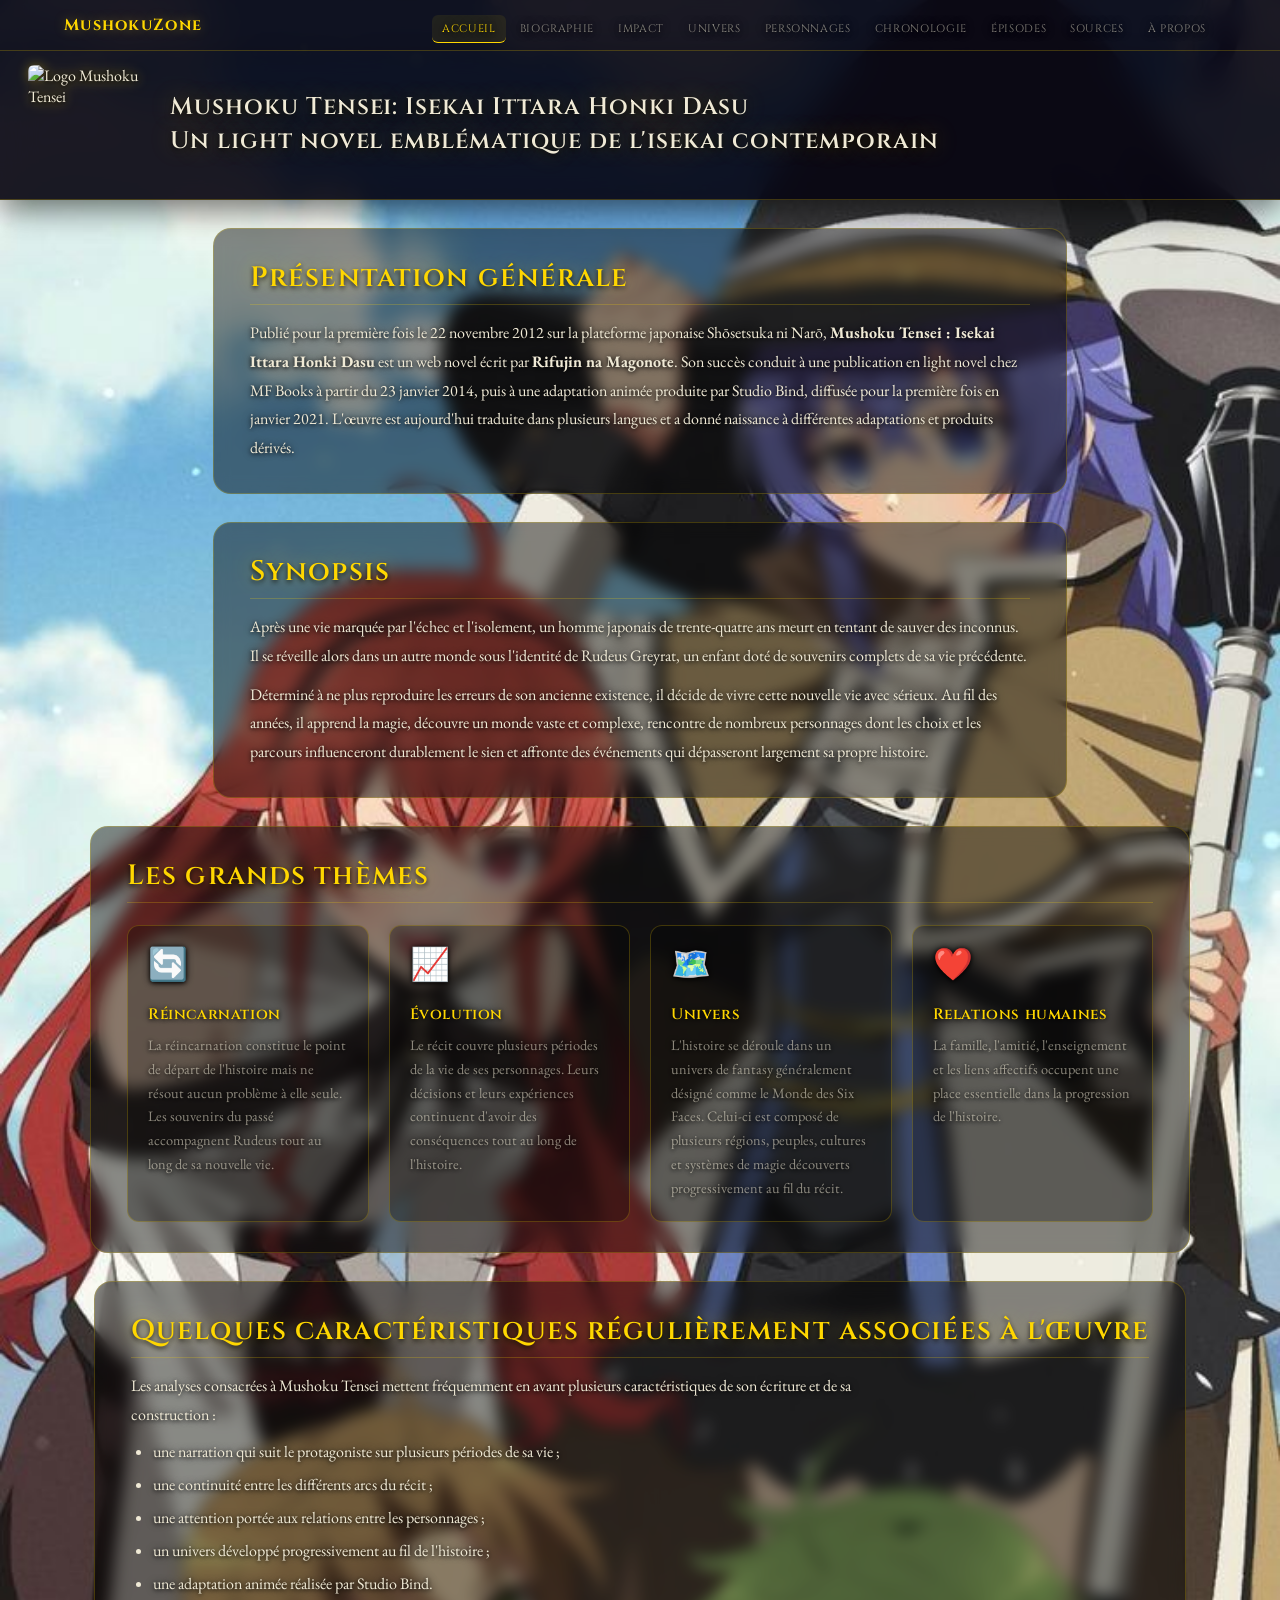
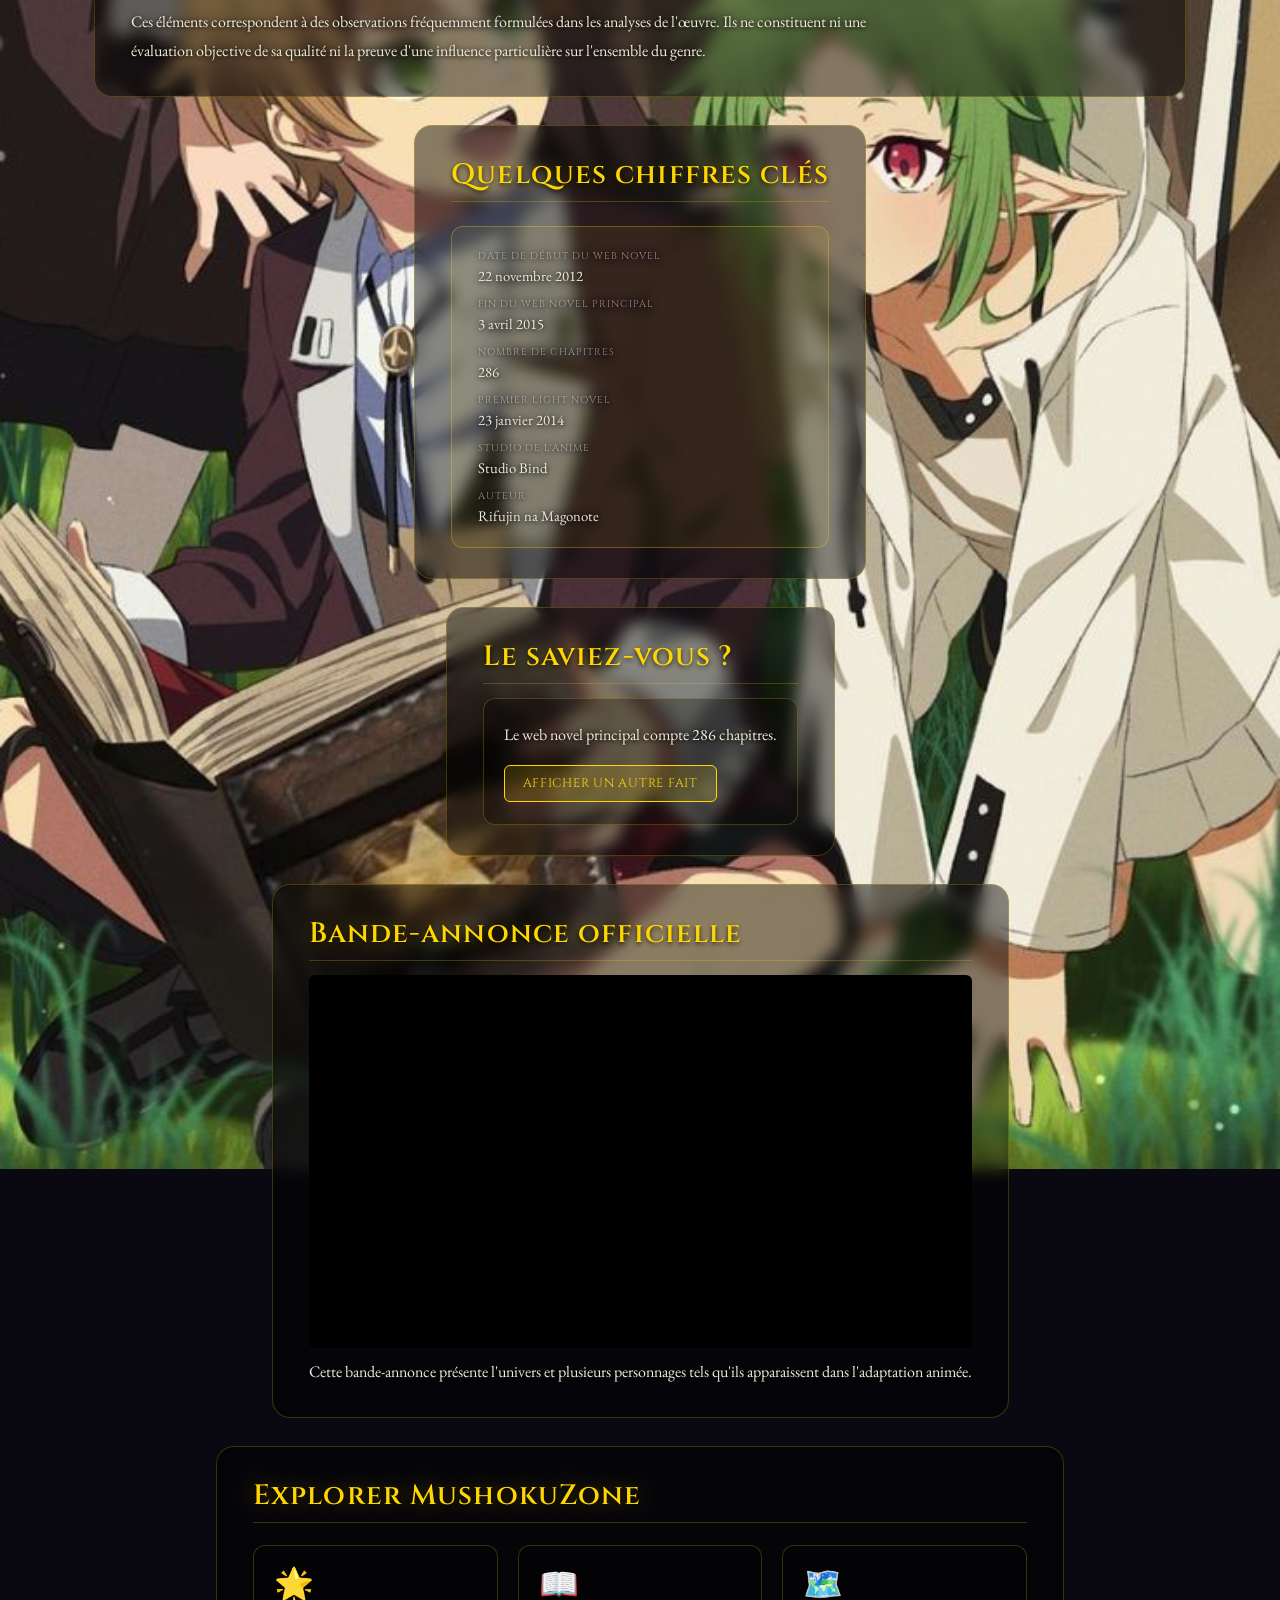
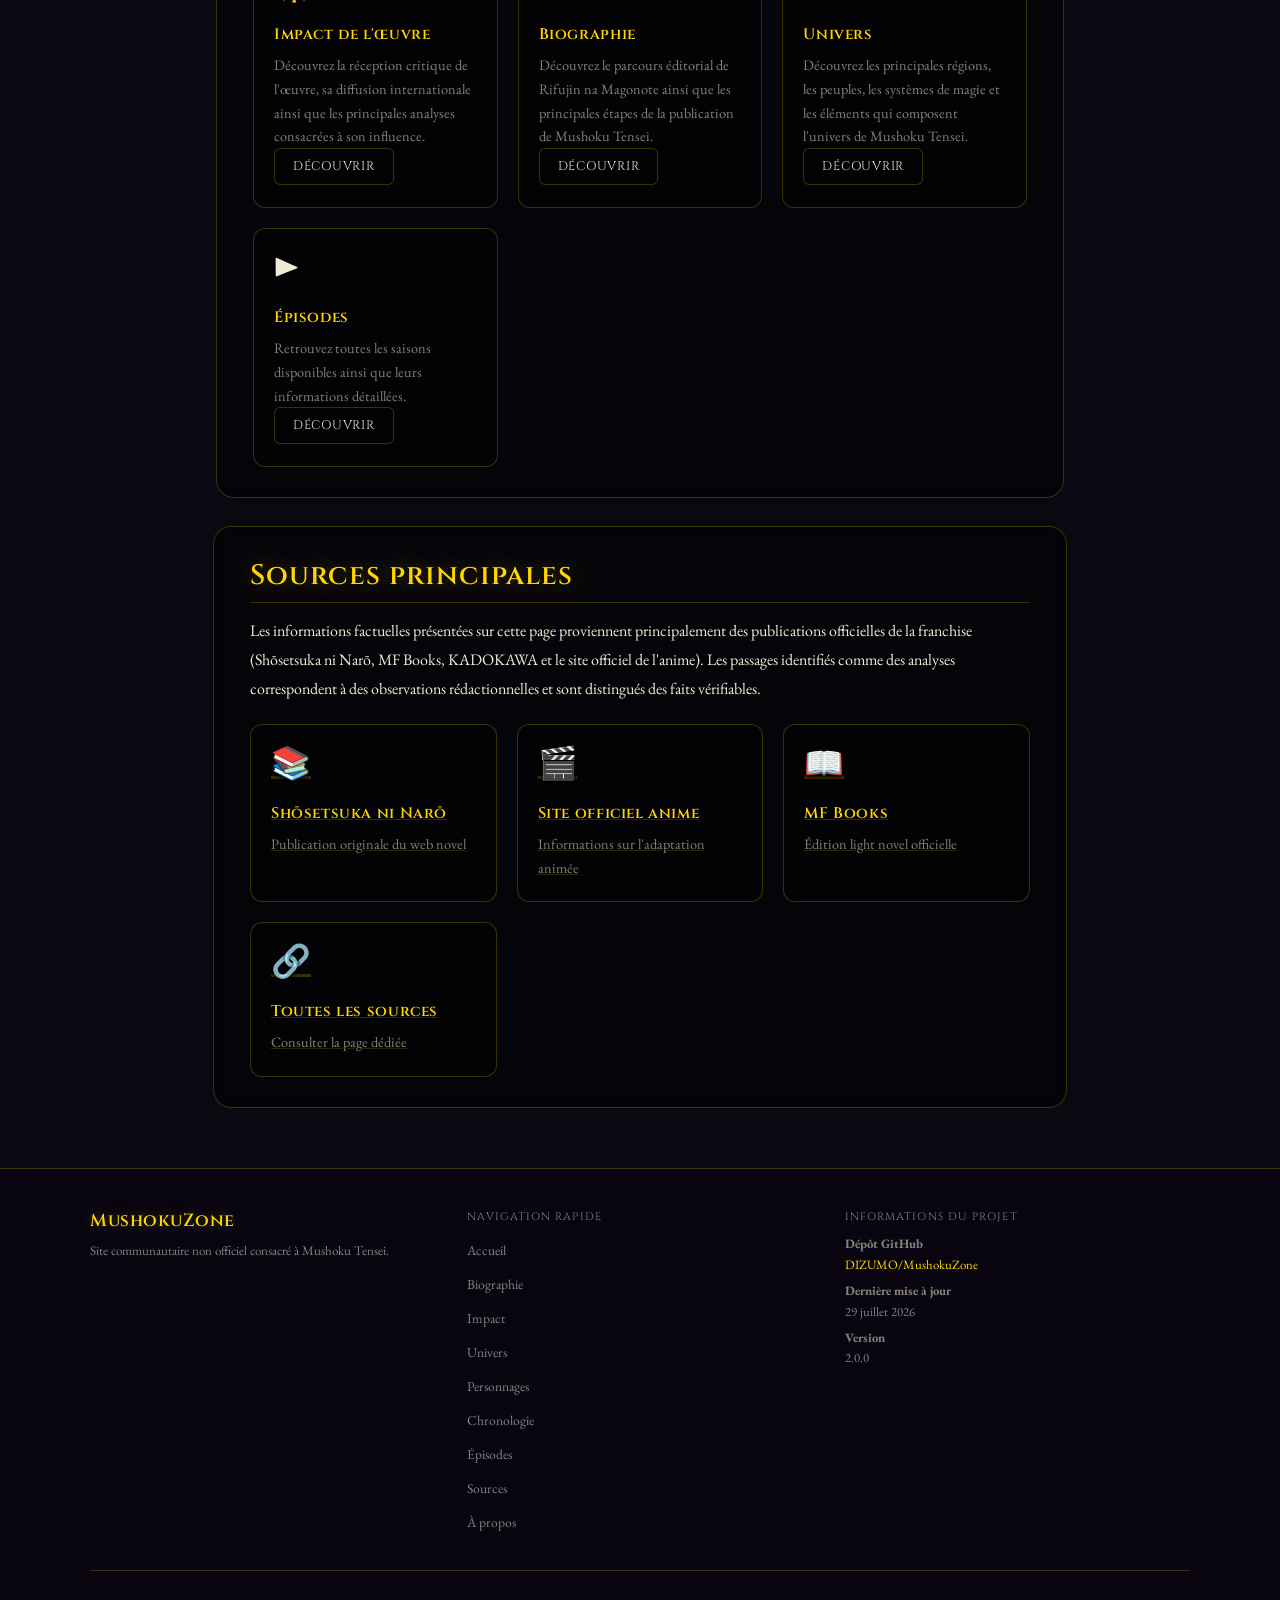
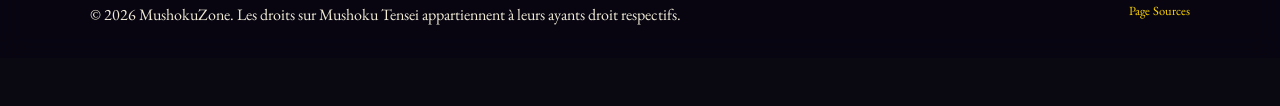
==== index.html @ 166e31fc "suppression de la navigation entre les pages dans les fichiers Biographie.html, Impact.html et index" ====
<!DOCTYPE html>
<html lang="fr">
<head>

    <meta charset="UTF-8">
    <meta name="viewport" content="width=device-width, initial-scale=1.0">
    <link rel="icon" type="image/png" href="Image/Mushoku_Tensei_Logo_(japonais).png">
    <link rel="apple-touch-icon" href="Image/Mushoku_Tensei_Logo_(japonais).png">
    <title>Mushoku Tensei : univers, histoire et personnages | MushokuZone</title>
    <link rel="stylesheet" href="Css/style-common.css">
    <link rel="stylesheet" href="Css/style-index.css">
    <script type="application/ld+json">
    {
        "@context": "https://schema.org",
        "@type": "WebSite",
        "name": "MushokuZone",
        "url": "https://dizumo.github.io/MushokuZone/",
        "description": "Site documentaire consacré à Mushoku Tensei",
        "inLanguage": "fr",
        "author": { "@type": "Organization", "name": "DIZUMO" },
        "publisher": { "@type": "Organization", "name": "DIZUMO" }
    }
    </script>

    <script src="Js/data-manager.js"></script>
    <script src="Js/seo-injector.js"></script>
</head>
<body>
    <a href="#main" class="skip-link">Aller au contenu principal</a>

    <nav class="site-nav">
        <div class="site-nav__inner">
            <a href="index.html" class="site-nav__logo">MushokuZone</a>
            <ul class="site-nav__links"></ul>
            <button class="site-nav__burger" aria-expanded="false" aria-label="Menu">
                <span></span>
                <span></span>
                <span></span>
            </button>
        </div>
    </nav>

    <header class="hidden">
        <img src="Image/Mushoku_Tensei_Logo_(japonais).png" alt="Logo Mushoku Tensei" loading="lazy" width="120" height="120">
        <div class="header-content">
            <h1 class="titre">Mushoku Tensei: Isekai Ittara Honki Dasu<br>Un light novel emblématique de l'isekai contemporain</h1>
        </div>
    </header>

        <section class="hidden" aria-labelledby="titre-presentation">
            <h2 id="titre-presentation">Présentation générale</h2>
            <p>Publié pour la première fois le 22 novembre 2012 sur la plateforme japonaise Shōsetsuka ni Narō, <strong>Mushoku Tensei : Isekai Ittara Honki Dasu</strong> est un web novel écrit par <strong>Rifujin na Magonote</strong>. Son succès conduit à une publication en light novel chez MF Books à partir du 23 janvier 2014, puis à une adaptation animée produite par Studio Bind, diffusée pour la première fois en janvier 2021. L'œuvre est aujourd'hui traduite dans plusieurs langues et a donné naissance à différentes adaptations et produits dérivés.</p>
        </section>

        <section class="hidden" aria-labelledby="titre-synopsis">
            <h2 id="titre-synopsis">Synopsis</h2>
            <p>Après une vie marquée par l'échec et l'isolement, un homme japonais de trente-quatre ans meurt en tentant de sauver des inconnus. Il se réveille alors dans un autre monde sous l'identité de Rudeus Greyrat, un enfant doté de souvenirs complets de sa vie précédente.</p>
            <p>Déterminé à ne plus reproduire les erreurs de son ancienne existence, il décide de vivre cette nouvelle vie avec sérieux. Au fil des années, il apprend la magie, découvre un monde vaste et complexe, rencontre de nombreux personnages dont les choix et les parcours influenceront durablement le sien et affronte des événements qui dépasseront largement sa propre histoire.</p>
        </section>

        <section class="hidden" aria-labelledby="titre-themes">
            <h2 id="titre-themes">Les grands thèmes</h2>
            <div class="cards-grid">
                <div class="card hidden">
                    <div class="card__icon">🔄</div>
                    <h3 class="card__title">Réincarnation</h3>
                    <p class="card__text">La réincarnation constitue le point de départ de l'histoire mais ne résout aucun problème à elle seule. Les souvenirs du passé accompagnent Rudeus tout au long de sa nouvelle vie.</p>
                </div>
                <div class="card hidden">
                    <div class="card__icon">📈</div>
                    <h3 class="card__title">Évolution</h3>
                    <p class="card__text">Le récit couvre plusieurs périodes de la vie de ses personnages. Leurs décisions et leurs expériences continuent d'avoir des conséquences tout au long de l'histoire.</p>
                </div>
                <div class="card hidden">
                    <div class="card__icon">🗺️</div>
                    <h3 class="card__title">Univers</h3>
                    <p class="card__text">L'histoire se déroule dans un univers de fantasy généralement désigné comme le Monde des Six Faces. Celui-ci est composé de plusieurs régions, peuples, cultures et systèmes de magie découverts progressivement au fil du récit.</p>
                </div>
                <div class="card hidden">
                    <div class="card__icon">❤️</div>
                    <h3 class="card__title">Relations humaines</h3>
                    <p class="card__text">La famille, l'amitié, l'enseignement et les liens affectifs occupent une place essentielle dans la progression de l'histoire.</p>
                </div>
            </div>
        </section>

        <section class="hidden" aria-labelledby="titre-caract">
            <h2 id="titre-caract">Quelques caractéristiques régulièrement associées à l'œuvre</h2>
            <p>Les analyses consacrées à Mushoku Tensei mettent fréquemment en avant plusieurs caractéristiques de son écriture et de sa construction :</p>
            <ul>
                <li>une narration qui suit le protagoniste sur plusieurs périodes de sa vie ;</li>
                <li>une continuité entre les différents arcs du récit ;</li>
                <li>une attention portée aux relations entre les personnages ;</li>
                <li>un univers développé progressivement au fil de l'histoire ;</li>
                <li>une adaptation animée réalisée par Studio Bind.</li>
            </ul>
            <p>Ces éléments correspondent à des observations fréquemment formulées dans les analyses de l'œuvre. Ils ne constituent ni une évaluation objective de sa qualité ni la preuve d'une influence particulière sur l'ensemble du genre.</p>
        </section>

        <section class="hidden" aria-labelledby="titre-chiffres">
            <h2 id="titre-chiffres">Quelques chiffres clés</h2>
            <div class="retenir">
                <div class="retenir__grid">
                    <div class="retenir__item">
                        <div class="retenir__label">Date de début du web novel</div>
                        <div class="retenir__value">22 novembre 2012</div>
                    </div>
                    <div class="retenir__item">
                        <div class="retenir__label">Fin du web novel principal</div>
                        <div class="retenir__value">3 avril 2015</div>
                    </div>
                    <div class="retenir__item">
                        <div class="retenir__label">Nombre de chapitres</div>
                        <div class="retenir__value">286</div>
                    </div>
                    <div class="retenir__item">
                        <div class="retenir__label">Premier light novel</div>
                        <div class="retenir__value">23 janvier 2014</div>
                    </div>
                    <div class="retenir__item">
                        <div class="retenir__label">Studio de l'anime</div>
                        <div class="retenir__value">Studio Bind</div>
                    </div>
                    <div class="retenir__item">
                        <div class="retenir__label">Auteur</div>
                        <div class="retenir__value">Rifujin na Magonote</div>
                    </div>
                </div>
            </div>
        </section>

        <section class="hidden" aria-labelledby="titre-saviezVous">
            <h2 id="titre-saviezVous">Le saviez-vous ?</h2>
            <div class="card card--large" id="fact-card">
                <div style="grid-column: 1 / -1;">
                    <p id="fact-text" style="margin: 0; font-size: 1rem; line-height: 1.8; color: var(--color-text);"></p>
                    <button class="btn btn--primary" style="margin-top: 16px;" onclick="rotateFactCard()">Afficher un autre fait</button>
                </div>
            </div>
        </section>

        <section class="hidden" aria-labelledby="titre-bande">
            <h2 id="titre-bande">Bande-annonce officielle</h2>
            <div class="video-container">
                <iframe src="https://www.youtube.com/embed/jWwUMUyhnH8?si=7w4ZKuoBE1LALkf3" title="Bande-annonce de Mushoku Tensei" loading="lazy" allowfullscreen allow="accelerometer; autoplay; clipboard-write; encrypted-media; gyroscope; picture-in-picture; web-share" referrerpolicy="strict-origin-when-cross-origin"></iframe>
            </div>
            <p>Cette bande-annonce présente l'univers et plusieurs personnages tels qu'ils apparaissent dans l'adaptation animée.</p>
        </section>

        <section class="hidden" aria-labelledby="titre-explorer">
            <h2 id="titre-explorer">Explorer MushokuZone</h2>
            <div class="cards-grid">
                <div class="card hidden">
                    <div class="card__icon">🌟</div>
                    <h3 class="card__title">Impact de l'œuvre</h3>
                    <p class="card__text">Découvrez la réception critique de l'œuvre, sa diffusion internationale ainsi que les principales analyses consacrées à son influence.</p>
                    <a href="Autre pages/Impact.html" class="btn">Découvrir</a>
                </div>
                <div class="card hidden">
                    <div class="card__icon">📖</div>
                    <h3 class="card__title">Biographie</h3>
                    <p class="card__text">Découvrez le parcours éditorial de Rifujin na Magonote ainsi que les principales étapes de la publication de Mushoku Tensei.</p>
                    <a href="Autre pages/Biographie.html" class="btn">Découvrir</a>
                </div>
                <div class="card hidden">
                    <div class="card__icon">🗺️</div>
                    <h3 class="card__title">Univers</h3>
                    <p class="card__text">Découvrez les principales régions, les peuples, les systèmes de magie et les éléments qui composent l'univers de Mushoku Tensei.</p>
                    <a href="Autre pages/Univers.html" class="btn">Découvrir</a>
                </div>
                <div class="card hidden">
                    <div class="card__icon">▶️</div>
                    <h3 class="card__title">Épisodes</h3>
                    <p class="card__text">Retrouvez toutes les saisons disponibles ainsi que leurs informations détaillées.</p>
                    <a href="Autre pages/Episode.html" class="btn">Découvrir</a>
                </div>
            </div>
        </section>

        <section class="hidden" aria-labelledby="titre-sources-main">
            <h2 id="titre-sources-main">Sources principales</h2>
            <p>Les informations factuelles présentées sur cette page proviennent principalement des publications officielles de la franchise (Shōsetsuka ni Narō, MF Books, KADOKAWA et le site officiel de l'anime). Les passages identifiés comme des analyses correspondent à des observations rédactionnelles et sont distingués des faits vérifiables.</p>
            <div class="cards-grid" style="margin-top: 20px;">
                <a href="https://ncode.syosetu.com/n9669bk/" target="_blank" rel="noopener noreferrer" class="card">
                    <div class="card__icon">📚</div>
                    <h3 class="card__title">Shōsetsuka ni Narō</h3>
                    <p class="card__text">Publication originale du web novel</p>
                </a>
                <a href="https://mushokutensei.jp/" target="_blank" rel="noopener noreferrer" class="card">
                    <div class="card__icon">🎬</div>
                    <h3 class="card__title">Site officiel anime</h3>
                    <p class="card__text">Informations sur l'adaptation animée</p>
                </a>
                <a href="https://mfbunkoj.jp/" target="_blank" rel="noopener noreferrer" class="card">
                    <div class="card__icon">📖</div>
                    <h3 class="card__title">MF Books</h3>
                    <p class="card__text">Édition light novel officielle</p>
                </a>
                <a href="Autre pages/Sources.html" class="card">
                    <div class="card__icon">🔗</div>
                    <h3 class="card__title">Toutes les sources</h3>
                    <p class="card__text">Consulter la page dédiée</p>
                </a>
            </div>
        </section>

    </main>

    <footer class="site-footer">
        <div class="site-footer__inner">
            <div class="site-footer__brand">
                <h3>MushokuZone</h3>
                <p>Site communautaire non officiel consacré à Mushoku Tensei.</p>
            </div>
            <div class="site-footer__nav">
                <h4>Navigation rapide</h4>
                <ul>
                    <li><a href="index.html">Accueil</a></li>
                    <li><a href="Autre pages/Biographie.html">Biographie</a></li>
                    <li><a href="Autre pages/Impact.html">Impact</a></li>
                    <li><a href="Autre pages/Univers.html">Univers</a></li>
                    <li><a href="Autre pages/Personnages.html">Personnages</a></li>
                    <li><a href="Autre pages/Chronologie.html">Chronologie</a></li>
                    <li><a href="Autre pages/Episode.html">Épisodes</a></li>
                    <li><a href="Autre pages/Sources.html">Sources</a></li>
                    <li><a href="Autre pages/A-propos.html">À propos</a></li>
                </ul>
            </div>
            <div class="site-footer__meta">
                <h4>Informations du projet</h4>
                <p><strong>Dépôt GitHub</strong><br><a href="https://github.com/DIZUMO/MushokuZone" target="_blank" rel="noopener noreferrer">DIZUMO/MushokuZone</a></p>
                <p><strong>Dernière mise à jour</strong><br><span id="last-update">29 juillet 2026</span></p>
                <p><strong>Version</strong><br><span id="version">2.0.0</span></p>
            </div>
        </div>
        <div class="site-footer__bottom">
            <p>&copy; 2026 MushokuZone. Les droits sur Mushoku Tensei appartiennent à leurs ayants droit respectifs.</p>
            <a href="Autre pages/Sources.html">Page Sources</a>
        </div>
    </footer>

    <button id="back-to-top" aria-label="Revenir en haut de la page">↑</button>

    <script src="Js/config.js"></script>
    <script src="Js/Jscripts.js"></script>
    <script>
    const facts = [
        "Le web novel principal compte 286 chapitres.",
        "L'œuvre est née sur Shōsetsuka ni Narō avant d'être éditée commercialement.",
        "Studio Bind est le studio d'animation chargé de l'adaptation télévisée de Mushoku Tensei.",
        "Rudeus conserve tous les souvenirs de sa vie précédente.",
        "L'édition en light novel ajoute plusieurs chapitres et développements absents de la version originale."
    ];

    let currentFact = 0;

    function updateFactCard() {
        document.getElementById('fact-text').textContent = facts[currentFact];
    }

    function rotateFactCard() {
        currentFact = (currentFact + 1) % facts.length;
        updateFactCard();
    }

    updateFactCard();
    </script>

</body>
</html>
---- Css/style-common.css ----
/* ================================================== */
/*  GOOGLE FONTS                                      */
/* ================================================== */

@import url('https://fonts.googleapis.com/css2?family=Cinzel:wght@400;600;700&family=EB+Garamond:ital,wght@0,400;0,500;1,400&display=swap');

/* ================================================== */
/*  VARIABLES CSS                                     */
/* ================================================== */

:root {
    --color-gold:        #ffd700;
    --color-gold-dim:    rgba(255, 215, 0, 0.75);
    --color-gold-glow:   rgba(255, 215, 0, 0.35);
    --color-bg-header:   rgba(8, 6, 18, 0.92);
    --color-bg-section:  rgba(0, 0, 0, 0.45);
    --color-border:      rgba(255, 215, 0, 0.22);
    --color-text:        #f0ead6;
    --color-text-muted:  rgba(240, 234, 214, 0.55);
    --font-display: 'Cinzel', 'Palatino Linotype', serif;
    --font-body:    'EB Garamond', 'Georgia', serif;
    --radius-sm: 6px;
    --radius-md: 12px;
    --radius-lg: 18px;
    --transition-fast:   0.25s ease;
    --transition-normal: 0.4s ease;
    --transition-slow:   0.65s ease;
    --shadow-gold: 0 0 18px rgba(255, 215, 0, 0.4);
    --shadow-dark: 0 8px 32px rgba(0, 0, 0, 0.6);
}

*, *::before, *::after { margin: 0; padding: 0; box-sizing: border-box; }

.skip-link {
    position: absolute; top: -100px; left: 16px; z-index: 9999;
    padding: 10px 18px; background: var(--color-gold); color: #12100a;
    font-family: var(--font-display); font-size: 0.85rem;
    border-radius: var(--radius-sm); text-decoration: none; transition: top 0.2s;
}
.skip-link:focus { top: 16px; }

html {
    scroll-behavior: smooth; font-family: var(--font-body); font-size: 16px;
    color: var(--color-text); background-size: cover; background-repeat: no-repeat;
    background-position: top center; background-attachment: fixed; background-color: #0a0810;
}

body {
    min-height: 100vh; padding: 0 0 48px;
    text-shadow: 0 1px 4px rgba(0,0,0,0.95), 0 0 10px rgba(0,0,0,0.7);
    display: flex; flex-direction: column;
}

main { flex: 1; }

/* LOADER */
.loader {
    width: fit-content; font-weight: bold; font-family: monospace; font-size: 18px;
    color: #fff; line-height: 1.2; white-space: nowrap; flex-shrink: 0;
    text-shadow: none; animation: loader-color 1.5s ease-in-out infinite;
}
.loader::before { content: none; }
@keyframes loader-color { 0%,100%{color:#fff} 50%{color:var(--color-gold)} }
@keyframes media-fade-in { from{opacity:0} to{opacity:1} }
.media-loaded { animation: media-fade-in 0.5s ease forwards; }

/* NAV PRINCIPALE */
.site-nav {
    width: 100%; background: rgba(8,6,18,0.92); border-bottom: 1px solid var(--color-border);
    position: sticky; top: 0; z-index: 999; backdrop-filter: blur(12px);
    -webkit-backdrop-filter: blur(12px);
}
.site-nav__inner {
    max-width: 1200px; margin: 0 auto; display: flex; align-items: center;
    justify-content: space-between; padding: 0 24px; height: 50px;
}
.site-nav__logo {
    font-family: var(--font-display); font-size: 1rem; font-weight: 700;
    color: var(--color-gold); text-decoration: none; letter-spacing: 0.08em;
    text-shadow: 0 0 12px var(--color-gold-glow); flex-shrink: 0;
}
.site-nav__links {
    display: flex; align-items: center; gap: 4px; list-style: none;
    flex-wrap: nowrap; overflow-x: auto; -ms-overflow-style: none; scrollbar-width: none;
}
.site-nav__links::-webkit-scrollbar { display: none; }
.site-nav__links a {
    font-family: var(--font-display); font-size: 0.68rem; letter-spacing: 0.06em;
    text-transform: uppercase; color: var(--color-text-muted); text-decoration: none;
    padding: 6px 10px; border-radius: var(--radius-sm);
    transition: color var(--transition-fast), background var(--transition-fast); white-space: nowrap;
}
.site-nav__links a:hover,
.site-nav__links a[aria-current="page"] {
    color: var(--color-gold); background: rgba(255,215,0,0.08);
}
.site-nav__links a[aria-current="page"] { border-bottom: 1.5px solid var(--color-gold); }
.site-nav__burger {
    display: none; flex-direction: column; gap: 5px; background: none;
    border: none; cursor: pointer; padding: 6px; border-radius: var(--radius-sm);
}
.site-nav__burger span {
    display: block; width: 24px; height: 2px; background: var(--color-text);
    transition: transform var(--transition-fast), opacity var(--transition-fast);
}
.site-nav__burger[aria-expanded="true"] span:nth-child(1) { transform: translateY(7px) rotate(45deg); }
.site-nav__burger[aria-expanded="true"] span:nth-child(2) { opacity: 0; }
.site-nav__burger[aria-expanded="true"] span:nth-child(3) { transform: translateY(-7px) rotate(-45deg); }

/* HEADER HERO */
header {
    background: var(--color-bg-header); backdrop-filter: blur(16px) saturate(1.5);
    -webkit-backdrop-filter: blur(16px) saturate(1.5); border-bottom: 1px solid var(--color-border);
    padding: 14px 28px; display: flex; align-items: center; gap: 22px; box-shadow: var(--shadow-dark);
}
header img {
    width: clamp(64px,12vw,120px); height: auto; flex-shrink: 0;
    border-radius: var(--radius-sm); filter: drop-shadow(0 0 6px var(--color-gold-glow));
    transition: filter var(--transition-fast), transform var(--transition-fast);
    float: none !important; margin: 0 !important;
}
header img:hover { filter: drop-shadow(0 0 14px var(--color-gold-dim)); transform: scale(1.05); }
.header-content { flex: 1; min-width: 0; }
.titre {
    font-family: var(--font-display); font-size: clamp(0.95rem,2vw,1.5rem); font-weight: 600;
    letter-spacing: 0.04em; line-height: 1.4; color: var(--color-text);
    text-shadow: 0 0 22px var(--color-gold-glow), 0 2px 6px rgba(0,0,0,0.95);
    animation: pulse-glow 4s ease-in-out infinite; text-align: left;
}
.nav-fleches { display: flex; align-items: center; gap: 12px; margin-top: 10px; flex-wrap: wrap; }
.fleche {
    width: 34px; height: 34px; border-radius: 50%; border: 1.5px solid rgba(255,215,0,0.4);
    background: rgba(0,0,0,0.3); color: var(--color-text); font-size: 1.3rem;
    display: flex; align-items: center; justify-content: center; text-decoration: none;
    user-select: none;
    transition: background var(--transition-fast), border-color var(--transition-fast),
    color var(--transition-fast), transform var(--transition-fast), box-shadow var(--transition-fast);
}
.fleche:hover {
    background: var(--color-gold-dim); border-color: var(--color-gold);
    color: #12100a; transform: scale(1.2); box-shadow: 0 0 14px var(--color-gold-glow);
}
.page-actuelle {
    font-family: var(--font-body); font-size: 0.68rem; color: var(--color-text-muted);
    letter-spacing: 3px; text-transform: uppercase;
}

/* FIL D'ARIANE */
.breadcrumb {
    max-width: 1100px; margin: 12px auto 0; padding: 0 20px;
    font-family: var(--font-display); font-size: 0.68rem; letter-spacing: 0.05em;
    color: var(--color-text-muted); display: flex; align-items: center; gap: 8px; flex-wrap: wrap;
}
.breadcrumb a { color: var(--color-text-muted); text-decoration: none; transition: color var(--transition-fast); }
.breadcrumb a:hover { color: var(--color-gold); }
.breadcrumb__sep { color: rgba(255,215,0,0.3); }
.breadcrumb__current { color: var(--color-gold); }

/* SECTIONS */
section {
    max-width: 1100px; margin: 28px auto 0; padding: 30px 36px;
    background: var(--color-bg-section); backdrop-filter: blur(8px);
    -webkit-backdrop-filter: blur(8px); border-radius: var(--radius-lg);
    border: 1px solid var(--color-border);
    transition: transform var(--transition-normal), box-shadow var(--transition-normal), border-color var(--transition-normal);
}
section:hover {
    transform: translateY(-5px);
    box-shadow: 0 18px 45px rgba(0,0,0,0.6), 0 0 0 1px var(--color-gold-glow);
    border-color: rgba(255,215,0,0.38);
}

/* TITRES */
h2 {
    font-family: var(--font-display); font-size: clamp(1.25rem,2.5vw,1.75rem); font-weight: 600;
    color: var(--color-gold); margin-top: 28px; margin-bottom: 14px; letter-spacing: 0.04em;
    text-shadow: 0 0 20px var(--color-gold-glow), 0 2px 5px rgba(0,0,0,0.85);
    border-bottom: 1px solid var(--color-border); padding-bottom: 8px;
}
h2:first-child { margin-top: 0; }
h3 {
    font-family: var(--font-display); font-size: clamp(1rem,1.8vw,1.25rem); font-weight: 600;
    color: #e8d48a; margin-top: 24px; margin-bottom: 10px; letter-spacing: 0.03em;
}
h4 {
    font-family: var(--font-display); font-size: 0.9rem; font-weight: 400;
    color: var(--color-text-muted); margin-top: 20px; letter-spacing: 0.06em; text-transform: uppercase;
}
p { font-size: 1rem; line-height: 1.8; max-width: 780px; margin-top: 10px; color: var(--color-text); }
ul, ol { padding-left: 22px; margin-top: 8px; }
li { line-height: 1.75; margin-bottom: 5px; }

/* CARTES */
.cards-grid {
    display: grid; grid-template-columns: repeat(auto-fill,minmax(220px,1fr));
    gap: 20px; margin-top: 22px;
}
.card {
    background: rgba(0,0,0,0.3); border: 1px solid var(--color-border);
    border-radius: var(--radius-md); padding: 22px 20px;
    transition: transform var(--transition-fast), box-shadow var(--transition-fast), border-color var(--transition-fast);
}
.card:hover {
    transform: translateY(-4px);
    box-shadow: 0 12px 32px rgba(0,0,0,0.55), 0 0 0 1px var(--color-gold-glow);
    border-color: rgba(255,215,0,0.38);
}
.card__icon { font-size: 2rem; margin-bottom: 12px; display: block; line-height: 1; }
.card__title {
    font-family: var(--font-display); font-size: 0.95rem; font-weight: 600;
    color: var(--color-gold); margin-bottom: 8px; letter-spacing: 0.04em;
}
.card__text { font-size: 0.9rem; line-height: 1.65; color: var(--color-text-muted); max-width: none; margin-top: 0; }

/* TABLE */
table {
    width: 100%; border-collapse: collapse; margin-top: 22px;
    border-radius: var(--radius-md); overflow: hidden;
    transition: transform var(--transition-fast), box-shadow var(--transition-fast);
}
table:hover { transform: scale(1.004); box-shadow: 0 8px 28px rgba(0,0,0,0.5); }
thead { background: rgba(255,215,0,0.1); }
th {
    font-family: var(--font-display); font-size: 0.82rem; letter-spacing: 0.07em;
    text-transform: uppercase; color: var(--color-gold); padding: 12px 14px;
    border: 1px solid var(--color-border); text-align: center;
}
td {
    padding: 10px 14px; text-align: center; border: 1px solid rgba(255,255,255,0.07);
    font-size: 0.92rem; transition: background var(--transition-fast);
}
tbody tr:nth-child(even) { background: rgba(255,215,0,0.04); }
tbody tr:hover td { background: rgba(255,215,0,0.09); }
caption h3 { margin-bottom: 8px; margin-top: 0; }

/* IMAGES */
img {
    border-radius: var(--radius-md); max-width: 100%; height: auto; display: block;
    transition: transform var(--transition-normal), filter var(--transition-normal), box-shadow var(--transition-normal);
}
img:hover { transform: scale(1.03); filter: brightness(1.08) saturate(1.1); box-shadow: 0 10px 32px rgba(0,0,0,0.55); }
section img { margin: 16px auto; max-height: 420px; object-fit: cover; box-shadow: 0 4px 20px rgba(0,0,0,0.5); }

/* IFRAMES */
iframe { border-radius: var(--radius-md); width: 100%; aspect-ratio: 16/9; border: none; box-shadow: 0 6px 24px rgba(0,0,0,0.5); }

/* LIENS */
a { color: var(--color-text); text-decoration-color: var(--color-border); transition: color var(--transition-fast), text-shadow var(--transition-fast); }
a:hover { color: var(--color-gold); text-shadow: 0 0 10px var(--color-gold-glow); }

/* BOUTONS */
.btn {
    display: inline-flex; align-items: center; gap: 8px;
    font-family: var(--font-display); font-size: 0.78rem; letter-spacing: 0.06em;
    text-transform: uppercase; color: var(--color-text); background: rgba(0,0,0,0.35);
    border: 1.5px solid var(--color-border); border-radius: var(--radius-sm);
    padding: 9px 18px; cursor: pointer; text-decoration: none;
    transition: background var(--transition-fast), border-color var(--transition-fast),
    color var(--transition-fast), box-shadow var(--transition-fast);
}
.btn:hover {
    background: rgba(255,215,0,0.12); border-color: var(--color-gold);
    color: var(--color-gold); box-shadow: 0 0 12px var(--color-gold-glow); text-shadow: none;
}
.btn--primary { background: rgba(255,215,0,0.14); border-color: var(--color-gold); color: var(--color-gold); }

/* ACCORDEON */
.accordion__item {
    border: 1px solid var(--color-border); border-radius: var(--radius-md);
    margin-bottom: 10px; overflow: hidden; background: rgba(0,0,0,0.25);
}
.accordion__btn {
    width: 100%; display: flex; align-items: center; justify-content: space-between;
    gap: 12px; padding: 16px 20px; background: none; border: none;
    color: var(--color-text); font-family: var(--font-display); font-size: 0.9rem;
    text-align: left; cursor: pointer;
    transition: color var(--transition-fast), background var(--transition-fast);
}
.accordion__btn:hover { background: rgba(255,215,0,0.05); color: var(--color-gold); }
.accordion__btn[aria-expanded="true"] { color: var(--color-gold); border-bottom: 1px solid var(--color-border); }
.accordion__icon { font-size: 1.2rem; transition: transform var(--transition-fast); flex-shrink: 0; }
.accordion__btn[aria-expanded="true"] .accordion__icon { transform: rotate(45deg); }
.accordion__panel { max-height: 0; overflow: hidden; transition: max-height 0.35s ease, padding 0.35s ease; padding: 0 20px; }
.accordion__panel.open { max-height: 800px; padding: 16px 20px; }

/* GRILLE VIDEOS */
.video-grid { display: grid; grid-template-columns: repeat(4,1fr); gap: 22px; margin-top: 18px; }
.video-cell {
    display: flex; flex-direction: column; align-items: center; text-align: center;
    background: rgba(0,0,0,0.3); border-radius: var(--radius-md); border: 1px solid var(--color-border);
    padding: 12px; transition: transform var(--transition-fast), box-shadow var(--transition-fast), border-color var(--transition-fast);
}
.video-cell:hover {
    transform: translateY(-4px);
    box-shadow: 0 12px 32px rgba(0,0,0,0.55), 0 0 0 1px var(--color-gold-glow);
    border-color: rgba(255,215,0,0.38);
}
.video-cell p { font-size: 0.88rem; margin-top: 8px; color: var(--color-text-muted); max-width: none; line-height: 1.5; }
.video-cell p:first-of-type { color: var(--color-text); font-weight: 500; margin-top: 10px; }
.video-container { position: relative; width: 100%; padding-bottom: 56.25%; border-radius: var(--radius-sm); overflow: hidden; background: #000; }
.video-container iframe { position: absolute; width: 100%; height: 100%; top: 0; left: 0; aspect-ratio: unset; }
.video-preview { position: relative; width: 100%; cursor: pointer; border-radius: var(--radius-sm); overflow: hidden; }
.video-preview img { width: 100%; display: block; object-fit: cover; filter: brightness(1.05) contrast(1.1) saturate(1.15); transition: filter var(--transition-fast), transform var(--transition-fast); max-height: none; margin: 0; border-radius: 0; }
.video-preview:hover img { filter: brightness(1.15) contrast(1.2) saturate(1.25); transform: scale(1.05); }
.play-button {
    position: absolute; top: 50%; left: 50%; transform: translate(-50%,-50%);
    font-size: 2rem; color: white; background: rgba(0,0,0,0.6);
    width: 60px; height: 60px; display: flex; align-items: center; justify-content: center;
    border-radius: 50%; transition: all var(--transition-fast); box-shadow: 0 4px 12px rgba(0,0,0,0.7);
}
.video-preview:hover .play-button { background: rgba(0,0,0,0.8); transform: translate(-50%,-50%) scale(1.1); }

/* FRISE */
.timeline { position: relative; padding: 20px 0; margin-top: 24px; }
.timeline::before {
    content: ''; position: absolute; left: 50%; top: 0; bottom: 0; width: 2px;
    background: linear-gradient(to bottom, transparent, var(--color-gold), transparent);
    transform: translateX(-50%);
}
.timeline__item { display: flex; gap: 32px; margin-bottom: 36px; align-items: flex-start; position: relative; }
.timeline__item:nth-child(odd) { flex-direction: row-reverse; }
.timeline__item:nth-child(odd) .timeline__content { text-align: right; }
.timeline__dot {
    flex-shrink: 0; width: 14px; height: 14px; border-radius: 50%;
    background: var(--color-gold); border: 2px solid rgba(255,215,0,0.3);
    box-shadow: 0 0 10px var(--color-gold-glow); position: absolute;
    left: 50%; transform: translateX(-50%); top: 4px;
}
.timeline__content {
    flex: 1; max-width: calc(50% - 40px); padding: 16px 20px;
    background: rgba(0,0,0,0.3); border: 1px solid var(--color-border);
    border-radius: var(--radius-md);
    transition: transform var(--transition-fast), box-shadow var(--transition-fast);
}
.timeline__content:hover { transform: translateY(-3px); box-shadow: 0 8px 24px rgba(0,0,0,0.5); }
.timeline__date { font-family: var(--font-display); font-size: 0.72rem; letter-spacing: 0.1em; color: var(--color-gold); text-transform: uppercase; margin-bottom: 6px; }
.timeline__title { font-family: var(--font-display); font-size: 0.95rem; color: var(--color-text); margin-bottom: 4px; }
.timeline__desc { font-size: 0.85rem; color: var(--color-text-muted); line-height: 1.55; margin-top: 4px; max-width: none; }

/* ENCADRE A RETENIR */
.retenir {
    background: rgba(255,215,0,0.06); border: 1px solid rgba(255,215,0,0.3);
    border-radius: var(--radius-md); padding: 22px 26px; margin-top: 24px;
}
.retenir__title {
    font-family: var(--font-display); font-size: 0.75rem; letter-spacing: 0.12em;
    text-transform: uppercase; color: var(--color-gold); margin-bottom: 14px;
}
.retenir__grid { display: grid; grid-template-columns: repeat(auto-fill,minmax(180px,1fr)); gap: 12px 24px; }
.retenir__label { font-family: var(--font-display); font-size: 0.62rem; letter-spacing: 0.1em; text-transform: uppercase; color: var(--color-text-muted); margin-bottom: 3px; }
.retenir__value { font-size: 0.92rem; color: var(--color-text); }

/* SOURCES COIN */
.sources-corner {
    position: fixed; right: 16px; bottom: 16px; z-index: 1100; max-width: 310px;
    padding: 12px 14px; background: rgba(8,6,18,0.94); border: 1px solid rgba(255,215,0,0.35);
    border-radius: 10px; box-shadow: 0 8px 28px rgba(0,0,0,0.65); font-size: 0.82rem; line-height: 1.45;
}
.sources-corner summary { cursor: pointer; color: var(--color-gold); font-family: var(--font-display); font-weight: 600; }
.sources-corner ul { margin: 8px 0 0; padding-left: 18px; }
.sources-corner a { color: var(--color-text); }

/* FOOTER */
.site-footer {
    margin-top: 60px; background: rgba(8,6,18,0.9); border-top: 1px solid var(--color-border);
    backdrop-filter: blur(12px); -webkit-backdrop-filter: blur(12px);
    padding: 40px 28px 28px; text-shadow: none;
}
.site-footer__inner {
    max-width: 1100px; margin: 0 auto;
    display: grid; grid-template-columns: 1fr 1fr 1fr; gap: 32px;
}
.site-footer__brand h3 { font-family: var(--font-display); font-size: 1.1rem; color: var(--color-gold); margin: 0 0 8px; text-shadow: 0 0 14px var(--color-gold-glow); }
.site-footer__brand p { font-size: 0.82rem; color: var(--color-text-muted); line-height: 1.55; max-width: none; margin: 0; }
.site-footer__nav h4 { font-family: var(--font-display); font-size: 0.68rem; letter-spacing: 0.1em; text-transform: uppercase; color: var(--color-text-muted); margin: 0 0 12px; }
.site-footer__nav ul { list-style: none; padding: 0; margin: 0; }
.site-footer__nav li { margin-bottom: 6px; }
.site-footer__nav a { font-size: 0.85rem; color: var(--color-text-muted); text-decoration: none; transition: color var(--transition-fast); }
.site-footer__nav a:hover { color: var(--color-gold); text-shadow: none; }
.site-footer__meta h4 { font-family: var(--font-display); font-size: 0.68rem; letter-spacing: 0.1em; text-transform: uppercase; color: var(--color-text-muted); margin: 0 0 10px; }
.site-footer__meta p { font-size: 0.8rem; color: var(--color-text-muted); line-height: 1.6; max-width: none; margin: 0 0 6px; }
.site-footer__meta a { color: var(--color-gold); text-decoration: none; }
.site-footer__bottom {
    max-width: 1100px; margin: 28px auto 0; padding-top: 20px;
    border-top: 1px solid var(--color-border); display: flex; align-items: center;
    justify-content: space-between; gap: 16px; flex-wrap: wrap;
    font-size: 0.78rem; color: var(--color-text-muted);
}
.site-footer__bottom a { color: var(--color-gold); text-decoration: none; }

/* BACK TO TOP */
#back-to-top {
    position: fixed; right: 24px; bottom: 80px; z-index: 1050; width: 42px; height: 42px;
    border-radius: 50%; background: rgba(8,6,18,0.85); border: 1.5px solid rgba(255,215,0,0.4);
    color: var(--color-gold); font-size: 1.2rem; display: flex; align-items: center;
    justify-content: center; cursor: pointer; opacity: 0; pointer-events: none;
    transition: opacity var(--transition-fast), transform var(--transition-fast); text-shadow: none;
}
#back-to-top.visible { opacity: 1; pointer-events: auto; }
#back-to-top:hover { transform: scale(1.1); border-color: var(--color-gold); box-shadow: 0 0 14px var(--color-gold-glow); }

/* BADGE */
.badge { display: inline-block; font-family: var(--font-display); font-size: 0.6rem; letter-spacing: 0.08em; text-transform: uppercase; padding: 3px 8px; border-radius: 3px; margin-left: 6px; vertical-align: middle; }
.badge--fact { background: rgba(100,200,100,0.15); border: 1px solid rgba(100,200,100,0.4); color: #90d890; }
.badge--analyse { background: rgba(255,215,0,0.1); border: 1px solid rgba(255,215,0,0.3); color: var(--color-gold); }

/* ANIMATIONS */
.hidden { opacity: 0; transform: translateY(26px); transition: opacity var(--transition-slow), transform var(--transition-slow); }
.visible { opacity: 1; transform: translateY(0); }
@keyframes pulse-glow {
    0%,100% { text-shadow: 0 0 14px var(--color-gold-glow), 0 2px 6px rgba(0,0,0,0.95); }
    50% { text-shadow: 0 0 32px rgba(255,215,0,0.55), 0 2px 6px rgba(0,0,0,0.95); }
}

/* RESPONSIVE */
@media (max-width: 1200px) { .video-grid { grid-template-columns: repeat(3,1fr); } }
@media (max-width: 1024px) { html { background-image: url("../Image/bc57eead3176837e41f1235a4737aac3.jpg"); } .site-footer__inner { grid-template-columns: 1fr 1fr; } }
@media (max-width: 900px) {
    .video-grid { grid-template-columns: repeat(2,1fr); }
    .timeline::before { left: 20px; }
    .timeline__item, .timeline__item:nth-child(odd) { flex-direction: row; }
    .timeline__item:nth-child(odd) .timeline__content { text-align: left; }
    .timeline__dot { left: 20px; }
    .timeline__content { max-width: calc(100% - 60px); margin-left: 60px; }
}
html { background-image: url("../Image/bc57eead3176837e41f1235a4737aac3.jpg"); }
@media (max-width: 768px) {
    html { background-attachment: scroll; }
    .site-nav__burger { display: flex; }
    .site-nav__links { display: none; position: absolute; top: 50px; left: 0; right: 0; background: rgba(8,6,18,0.97); border-bottom: 1px solid var(--color-border); flex-direction: column; padding: 12px; gap: 4px; z-index: 998; }
    .site-nav__links.open { display: flex; }
    .site-nav__links a { padding: 10px 14px; font-size: 0.78rem; }
    header { flex-direction: column; align-items: center; padding: 14px 16px; position: relative; gap: 10px; }
    header img { width: clamp(60px,28vw,90px); }
    .header-content { text-align: center; width: 100%; }
    .titre { text-align: center; font-size: clamp(0.85rem,4vw,1.15rem); }
    .nav-fleches { justify-content: center; }
    section { padding: 20px 16px; margin: 16px 10px 0; border-radius: var(--radius-md); }
    section:hover { transform: none; }
    .video-grid { grid-template-columns: 1fr; }
    table { display: block; overflow-x: auto; -webkit-overflow-scrolling: touch; font-size: 0.8rem; }
    th, td { padding: 8px 10px; white-space: nowrap; }
    p { max-width: 100%; }
    .site-footer__inner { grid-template-columns: 1fr; gap: 24px; }
    .site-footer__bottom { flex-direction: column; text-align: center; }
    .cards-grid { grid-template-columns: 1fr; }
    #back-to-top { right: 16px; bottom: 70px; }
}
@media (max-width: 768px) { html { background-attachment: scroll !important; background-position: top center; } body { min-height: 100vh; padding: 0 0 40px; } }
@media (max-width: 600px) { .sources-corner { left: 10px; right: 10px; bottom: 10px; max-width: none; } }
@media (max-width: 480px) { html { background-attachment: scroll !important; background-size: cover; background-repeat: no-repeat; } body { padding: 0 0 30px; } }
@media (prefers-reduced-motion: reduce) { *, *::before, *::after { animation-duration: 0.01ms !important; animation-iteration-count: 1 !important; transition-duration: 0.01ms !important; } html { scroll-behavior: auto; } }
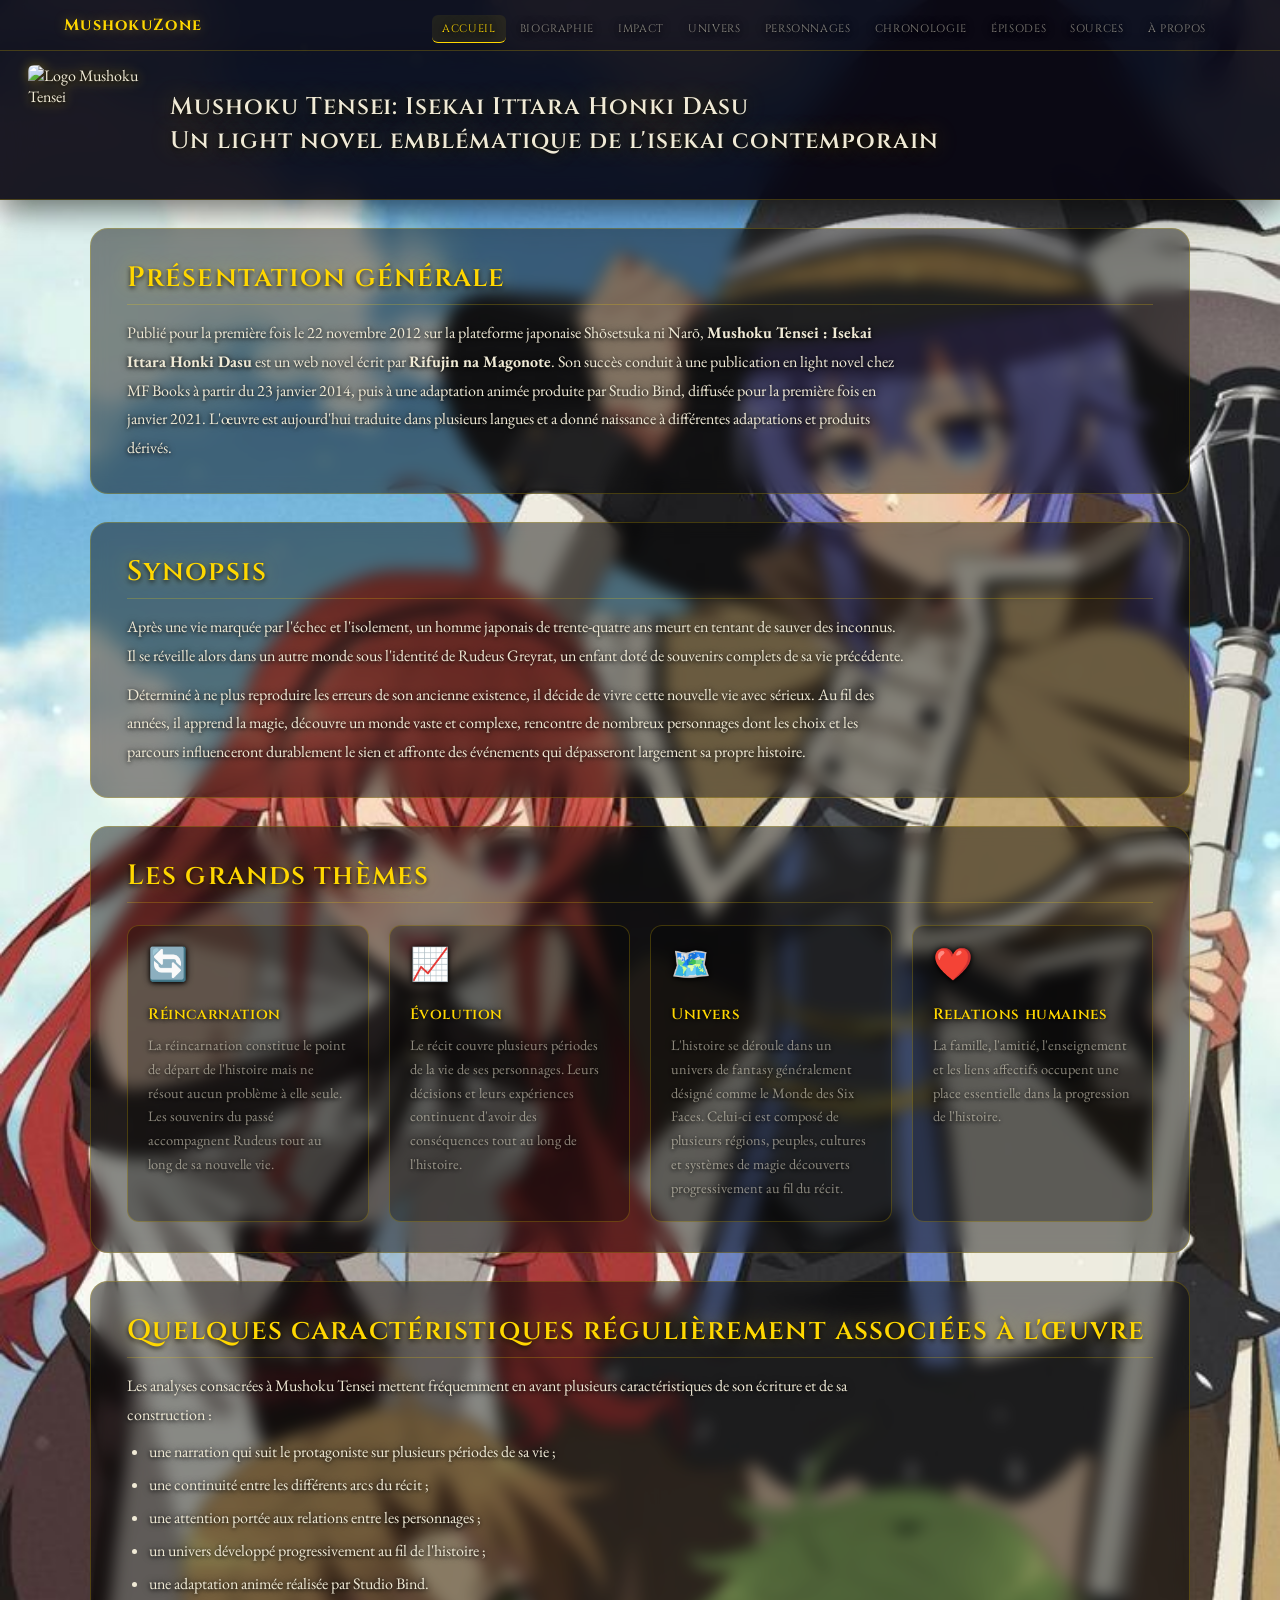
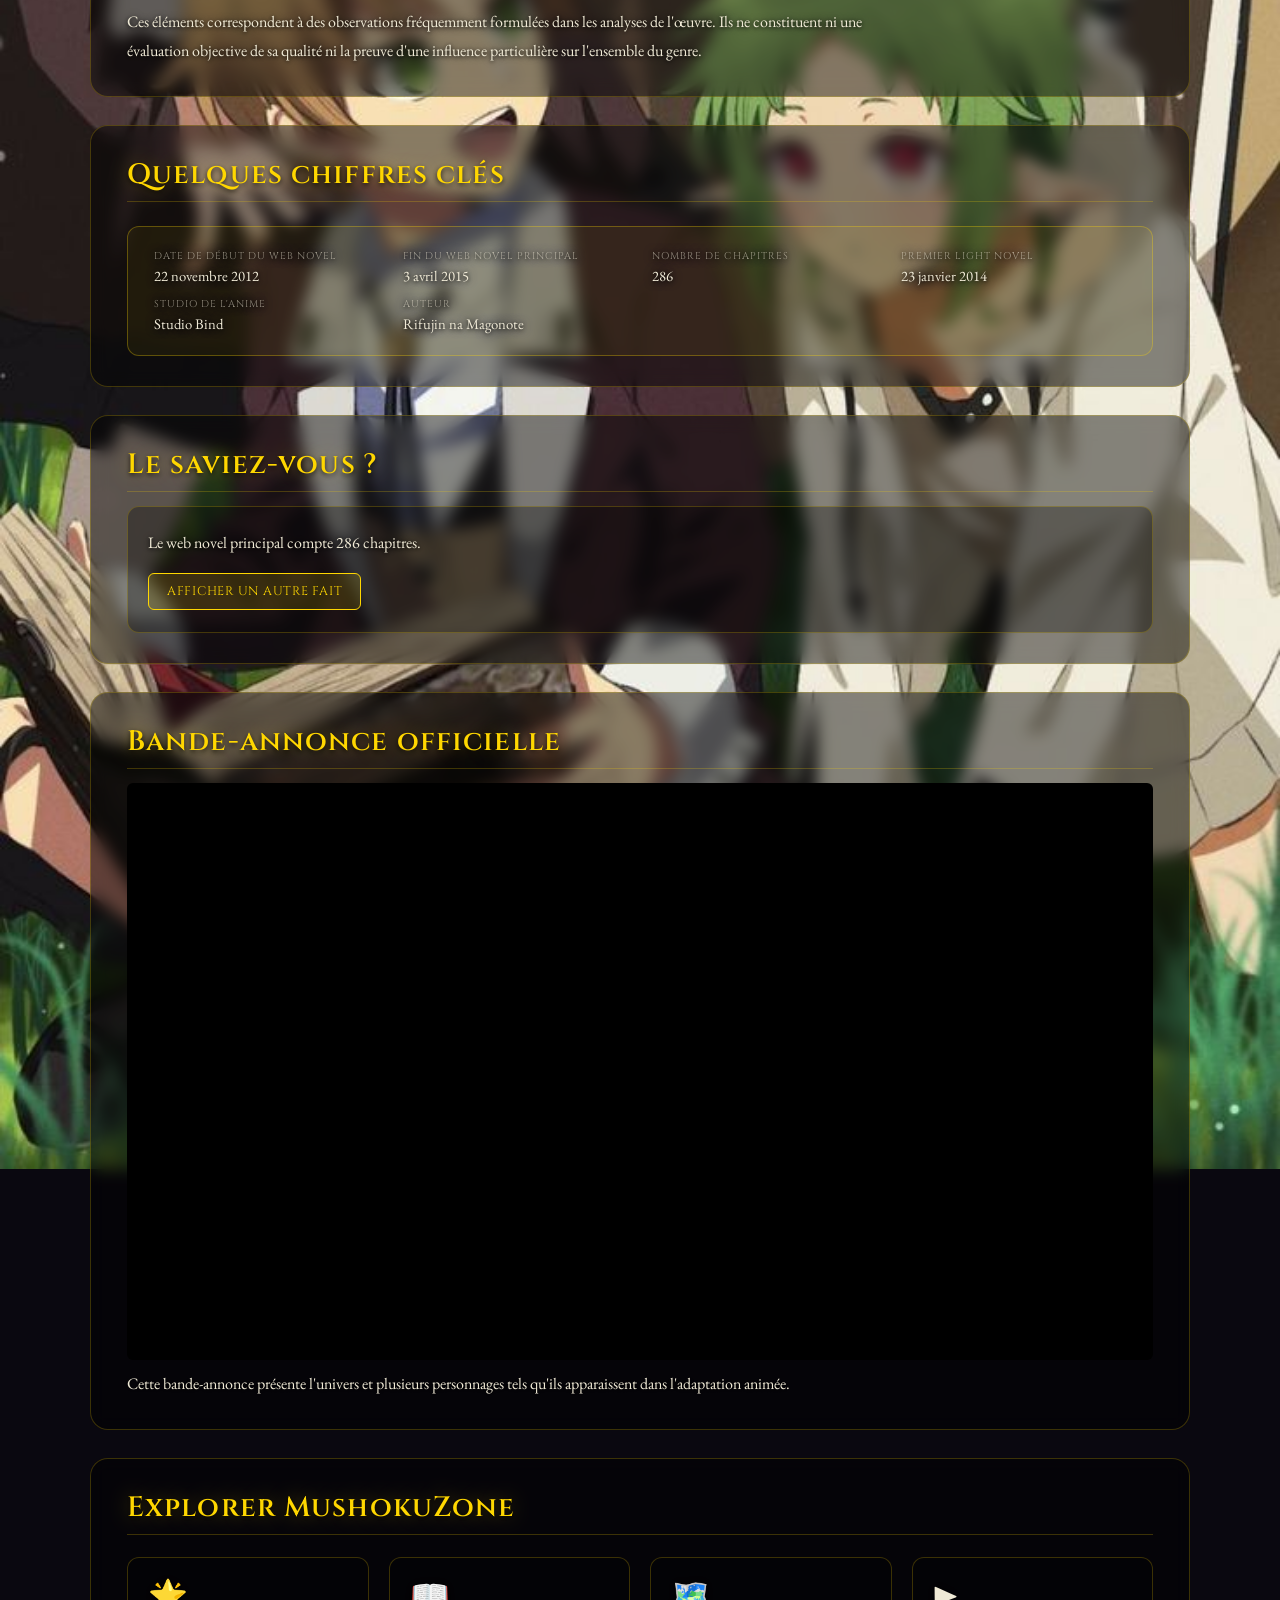
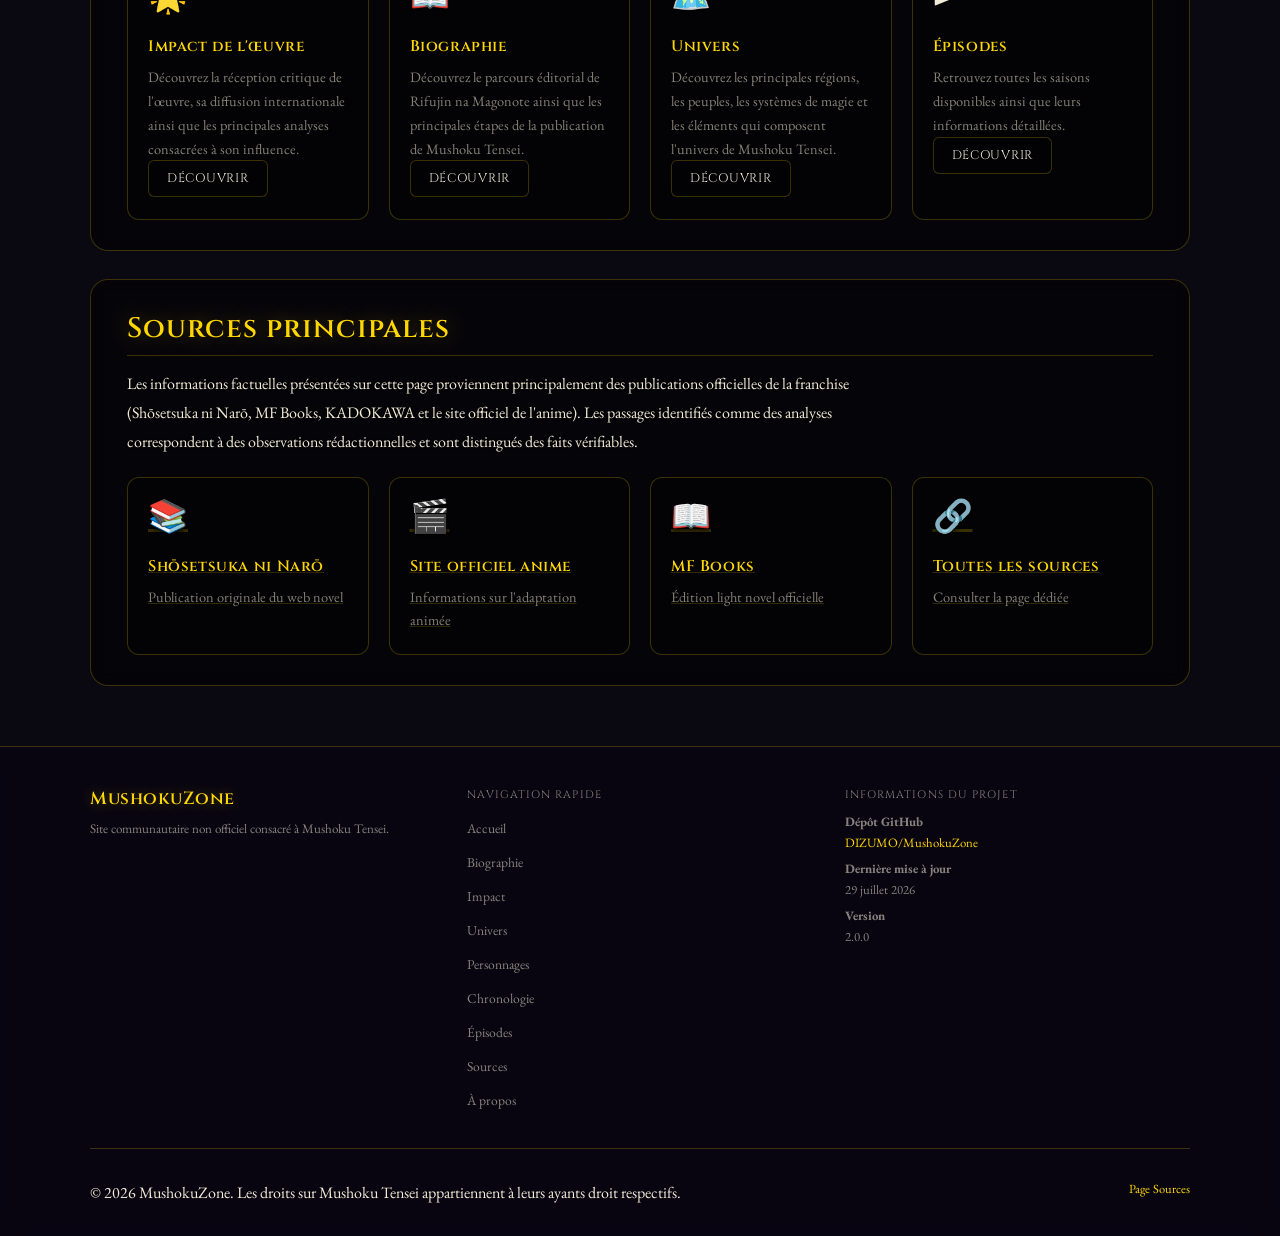
==== commit 7f222a41: "ajout du titre et de la structure de l'en-tête dans Impact.html" ====
--- a/index.html
+++ b/index.html
@@ -47,6 +47,7 @@
         </div>
     </header>
 
+    <main id="main">
         <section class="hidden" aria-labelledby="titre-presentation">
             <h2 id="titre-presentation">Présentation générale</h2>
             <p>Publié pour la première fois le 22 novembre 2012 sur la plateforme japonaise Shōsetsuka ni Narō, <strong>Mushoku Tensei : Isekai Ittara Honki Dasu</strong> est un web novel écrit par <strong>Rifujin na Magonote</strong>. Son succès conduit à une publication en light novel chez MF Books à partir du 23 janvier 2014, puis à une adaptation animée produite par Studio Bind, diffusée pour la première fois en janvier 2021. L'œuvre est aujourd'hui traduite dans plusieurs langues et a donné naissance à différentes adaptations et produits dérivés.</p>
--- a/Css/style-common.css
+++ b/Css/style-common.css
@@ -46,7 +46,7 @@
 }
 
 body {
-    min-height: 100vh; padding: 0 0 48px;
+    min-height: 100vh; padding: 0;
     text-shadow: 0 1px 4px rgba(0,0,0,0.95), 0 0 10px rgba(0,0,0,0.7);
     display: flex; flex-direction: column;
 }
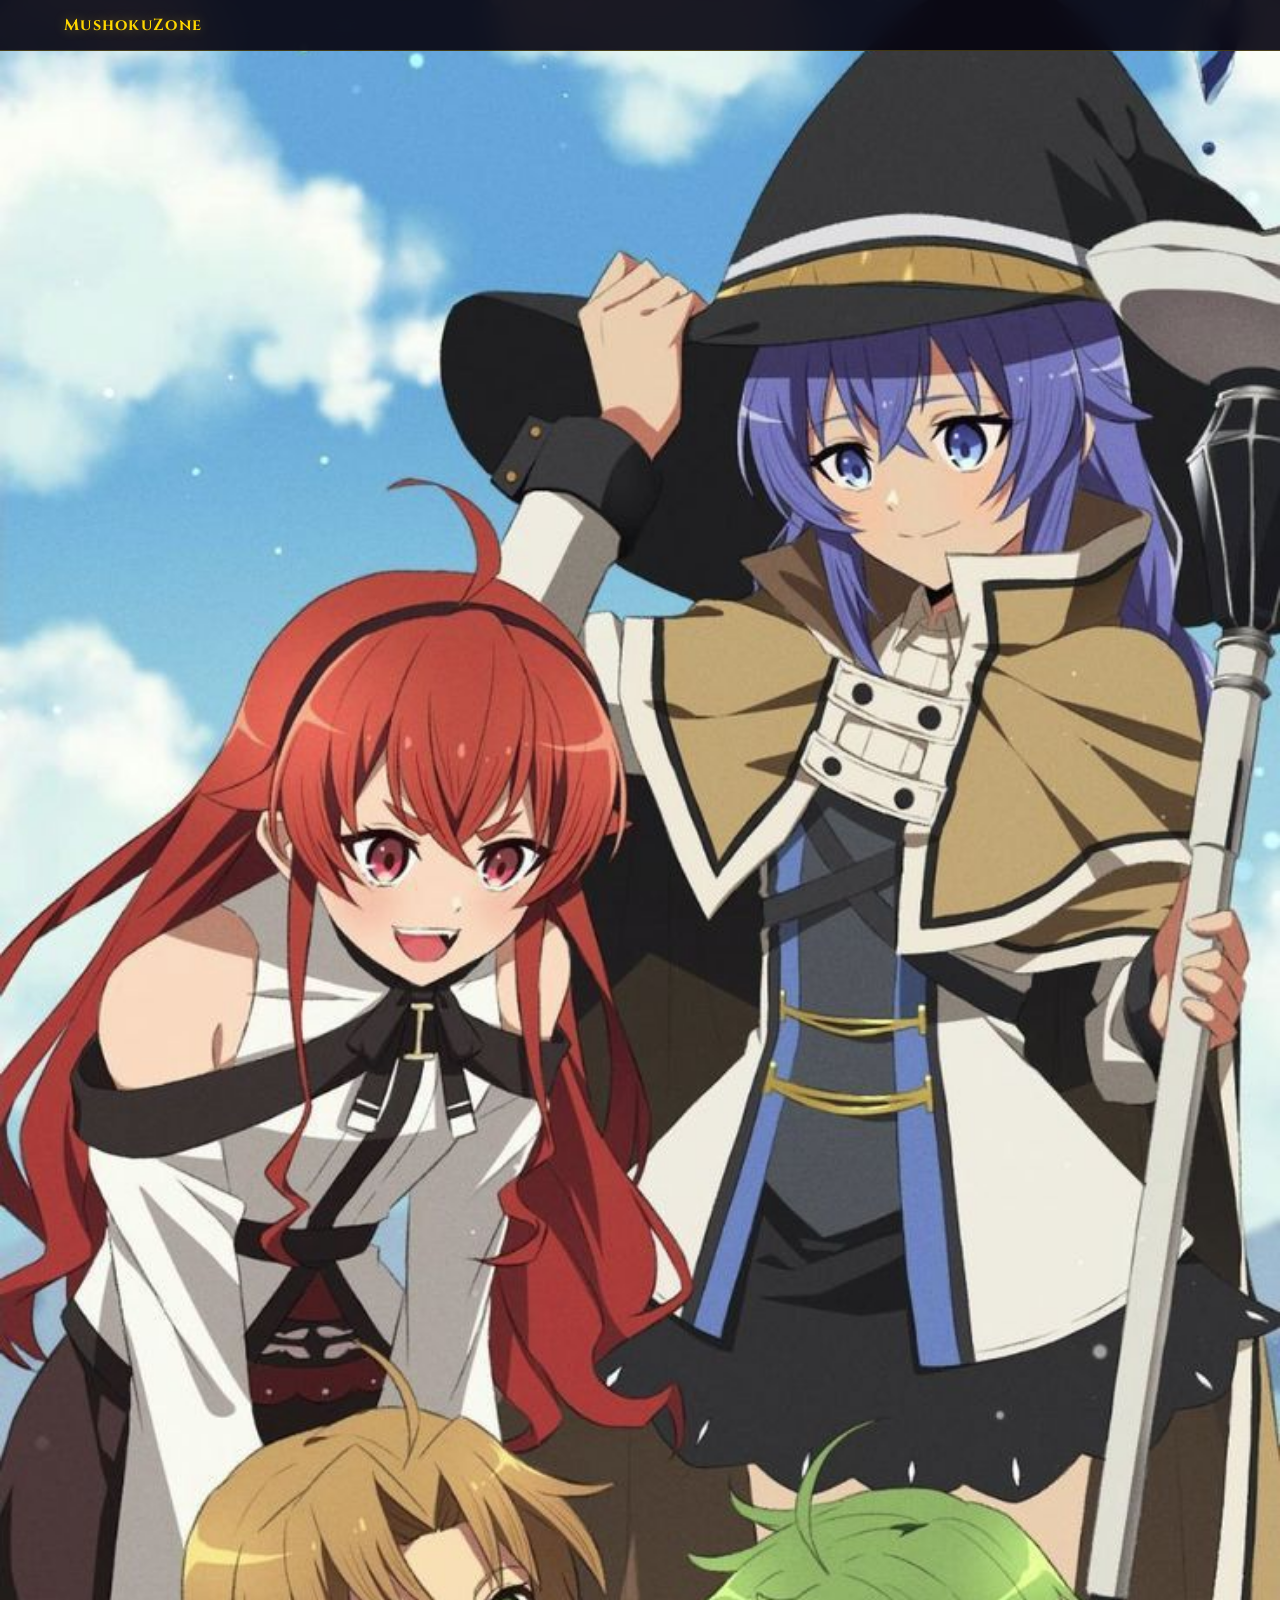
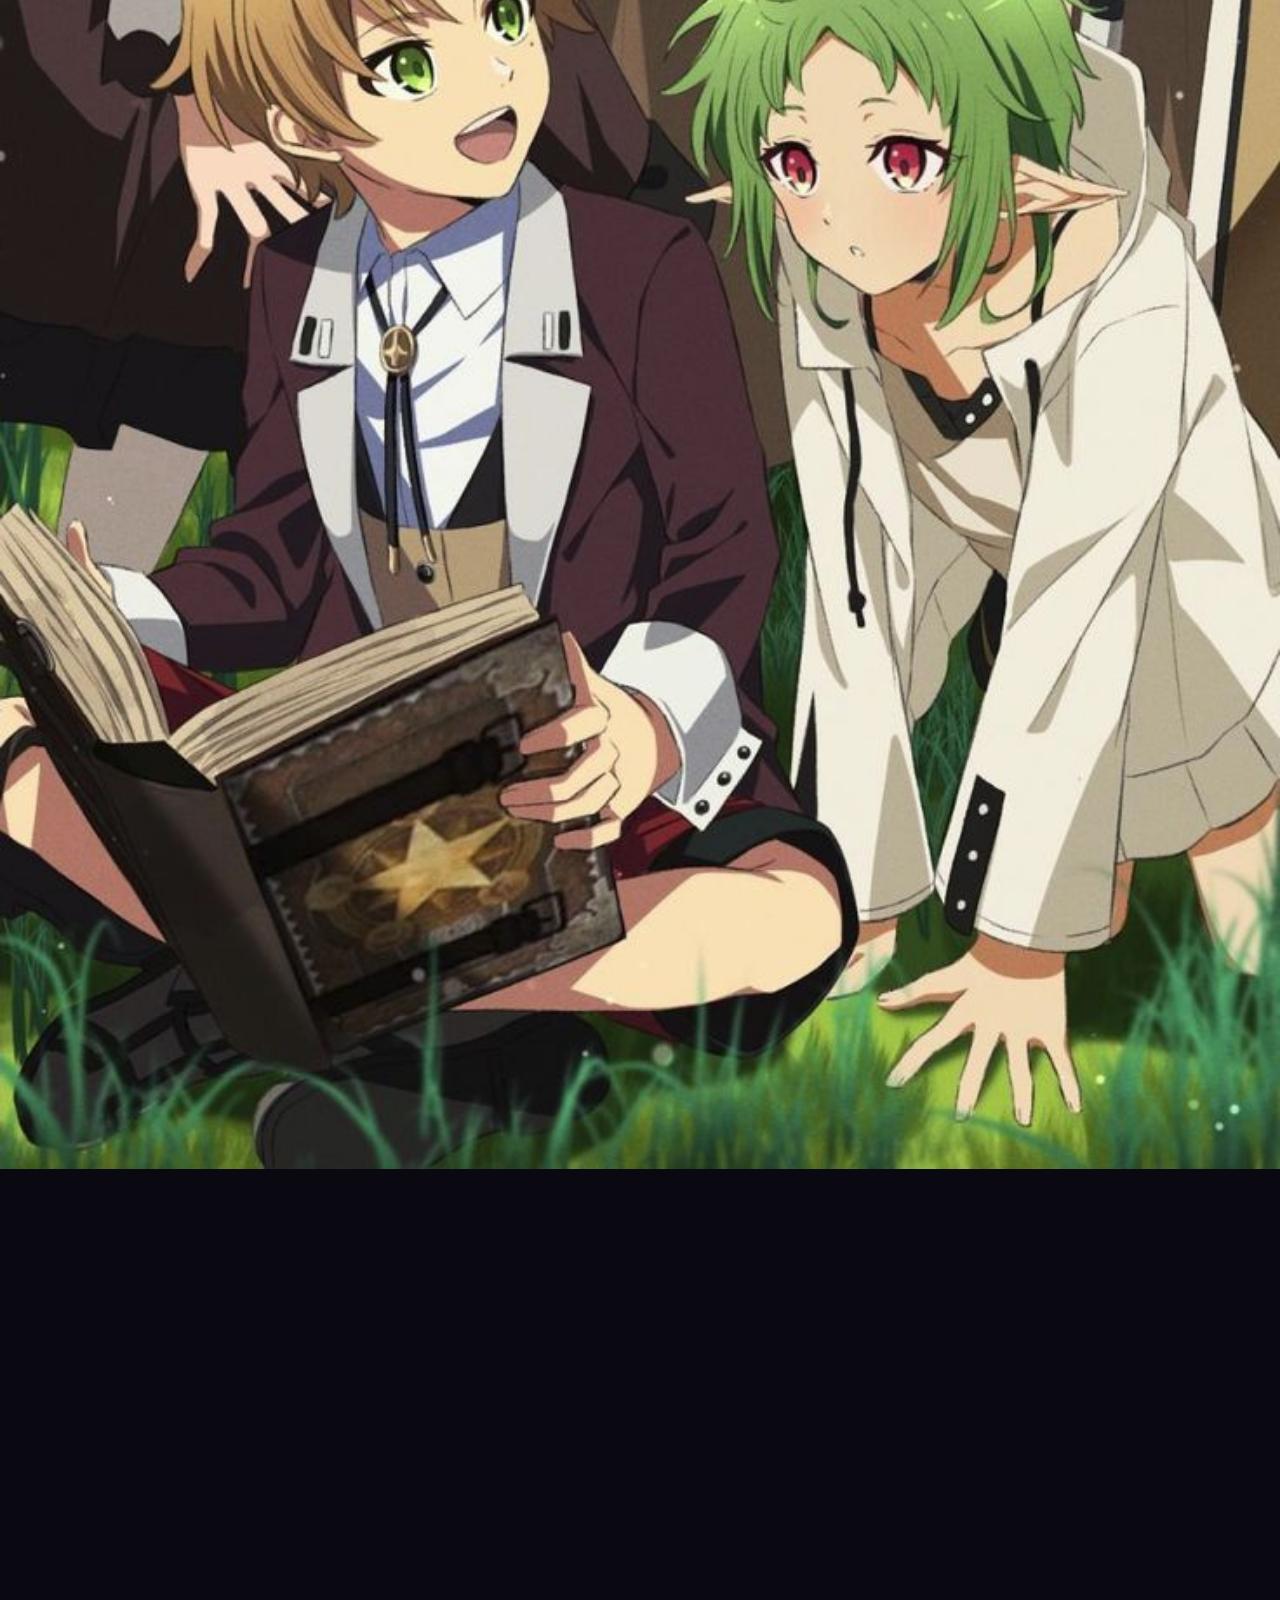
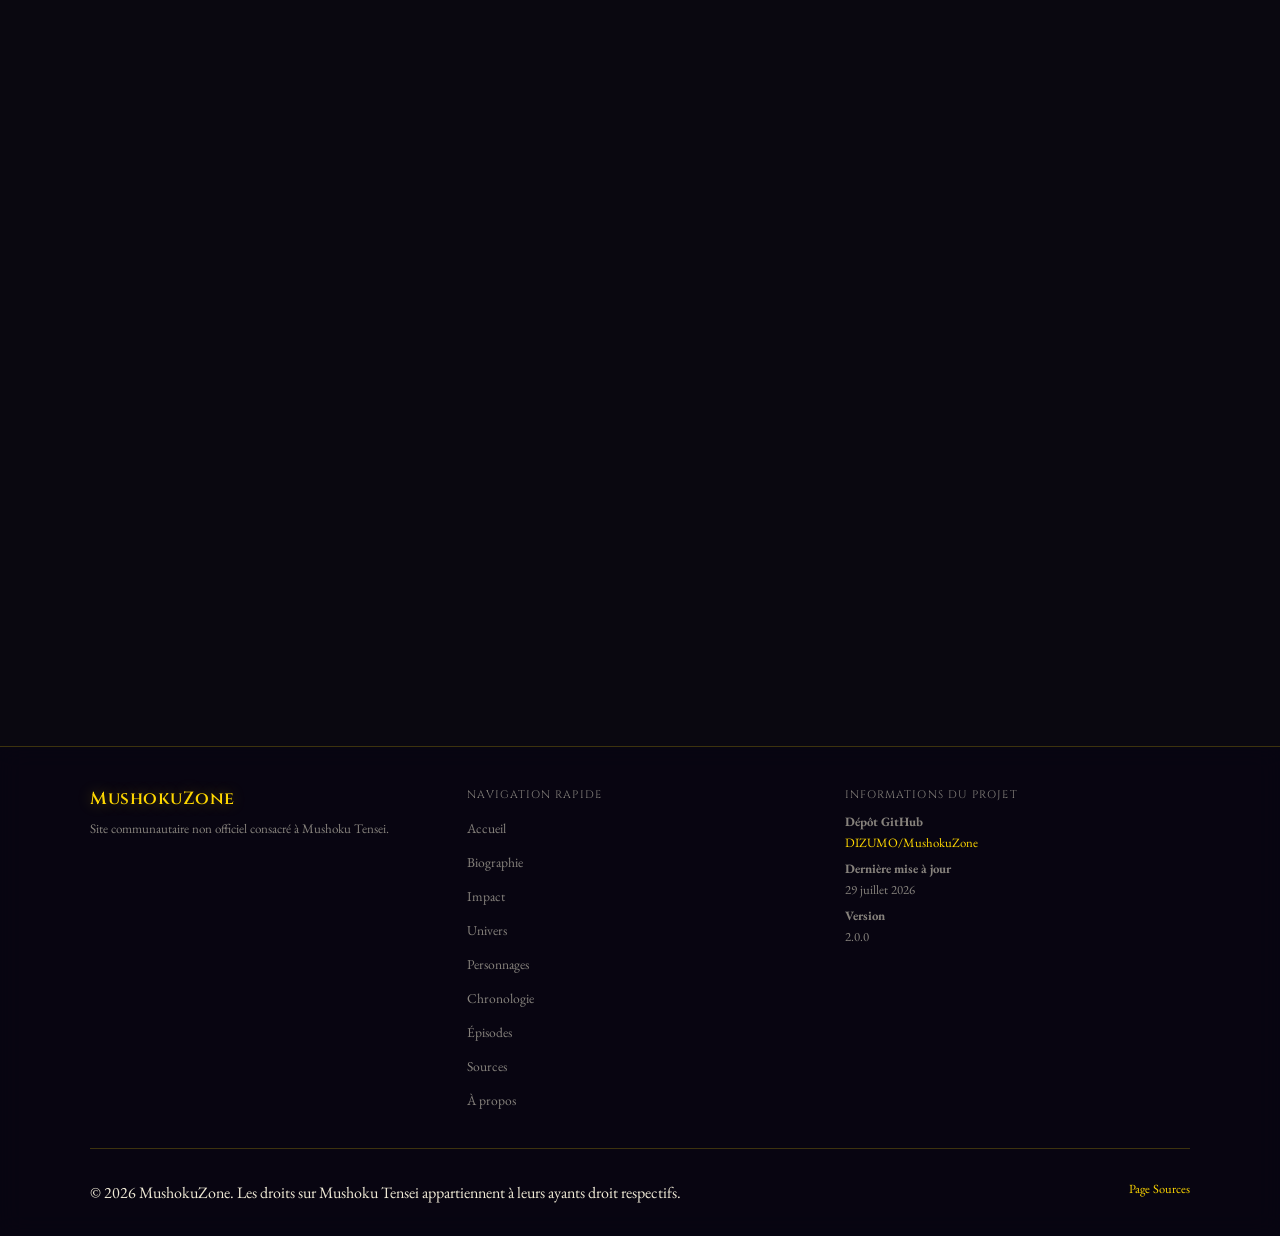
==== commit 56e3be03: "optimisation du siteweb parti 2" ====
--- a/index.html
+++ b/index.html
@@ -8,7 +8,6 @@
     <link rel="apple-touch-icon" href="Image/Mushoku_Tensei_Logo_(japonais).png">
     <title>Mushoku Tensei : univers, histoire et personnages | MushokuZone</title>
     <link rel="stylesheet" href="Css/style-common.css">
-    <link rel="stylesheet" href="Css/style-index.css">
     <script type="application/ld+json">
     {
         "@context": "https://schema.org",
@@ -242,29 +241,31 @@
 
     <button id="back-to-top" aria-label="Revenir en haut de la page">↑</button>
 
-    <script src="Js/config.js"></script>
     <script src="Js/Jscripts.js"></script>
     <script>
-    const facts = [
-        "Le web novel principal compte 286 chapitres.",
-        "L'œuvre est née sur Shōsetsuka ni Narō avant d'être éditée commercialement.",
-        "Studio Bind est le studio d'animation chargé de l'adaptation télévisée de Mushoku Tensei.",
-        "Rudeus conserve tous les souvenirs de sa vie précédente.",
-        "L'édition en light novel ajoute plusieurs chapitres et développements absents de la version originale."
-    ];
-
-    let currentFact = 0;
-
-    function updateFactCard() {
-        document.getElementById('fact-text').textContent = facts[currentFact];
-    }
-
-    function rotateFactCard() {
-        currentFact = (currentFact + 1) % facts.length;
-        updateFactCard();
-    }
-
-    updateFactCard();
+    (async () => {
+        try {
+            const resp = await fetch('Data/homepage.json');
+            const data = await resp.json();
+            const facts = data.facts || data.faits || [];
+            let currentFact = 0;
+            function updateFactCard() {
+                const el = document.getElementById('fact-text');
+                if (!el) return;
+                el.textContent = facts.length ? facts[currentFact] : '';
+            }
+            function rotateFactCard() {
+                if (!facts.length) return;
+                currentFact = (currentFact + 1) % facts.length;
+                updateFactCard();
+            }
+            updateFactCard();
+            setInterval(rotateFactCard, 8000);
+            window.rotateFactCard = rotateFactCard;
+        } catch (err) {
+            console.warn('Impossible de charger Data/homepage.json', err);
+        }
+    })();
     </script>
 
 </body>
--- a/Css/style-common.css
+++ b/Css/style-common.css
@@ -145,16 +145,7 @@
     letter-spacing: 3px; text-transform: uppercase;
 }
 
-/* FIL D'ARIANE */
-.breadcrumb {
-    max-width: 1100px; margin: 12px auto 0; padding: 0 20px;
-    font-family: var(--font-display); font-size: 0.68rem; letter-spacing: 0.05em;
-    color: var(--color-text-muted); display: flex; align-items: center; gap: 8px; flex-wrap: wrap;
-}
-.breadcrumb a { color: var(--color-text-muted); text-decoration: none; transition: color var(--transition-fast); }
-.breadcrumb a:hover { color: var(--color-gold); }
-.breadcrumb__sep { color: rgba(255,215,0,0.3); }
-.breadcrumb__current { color: var(--color-gold); }
+/* FIL D'ARIANE (supprimé) */
 
 /* SECTIONS */
 section {
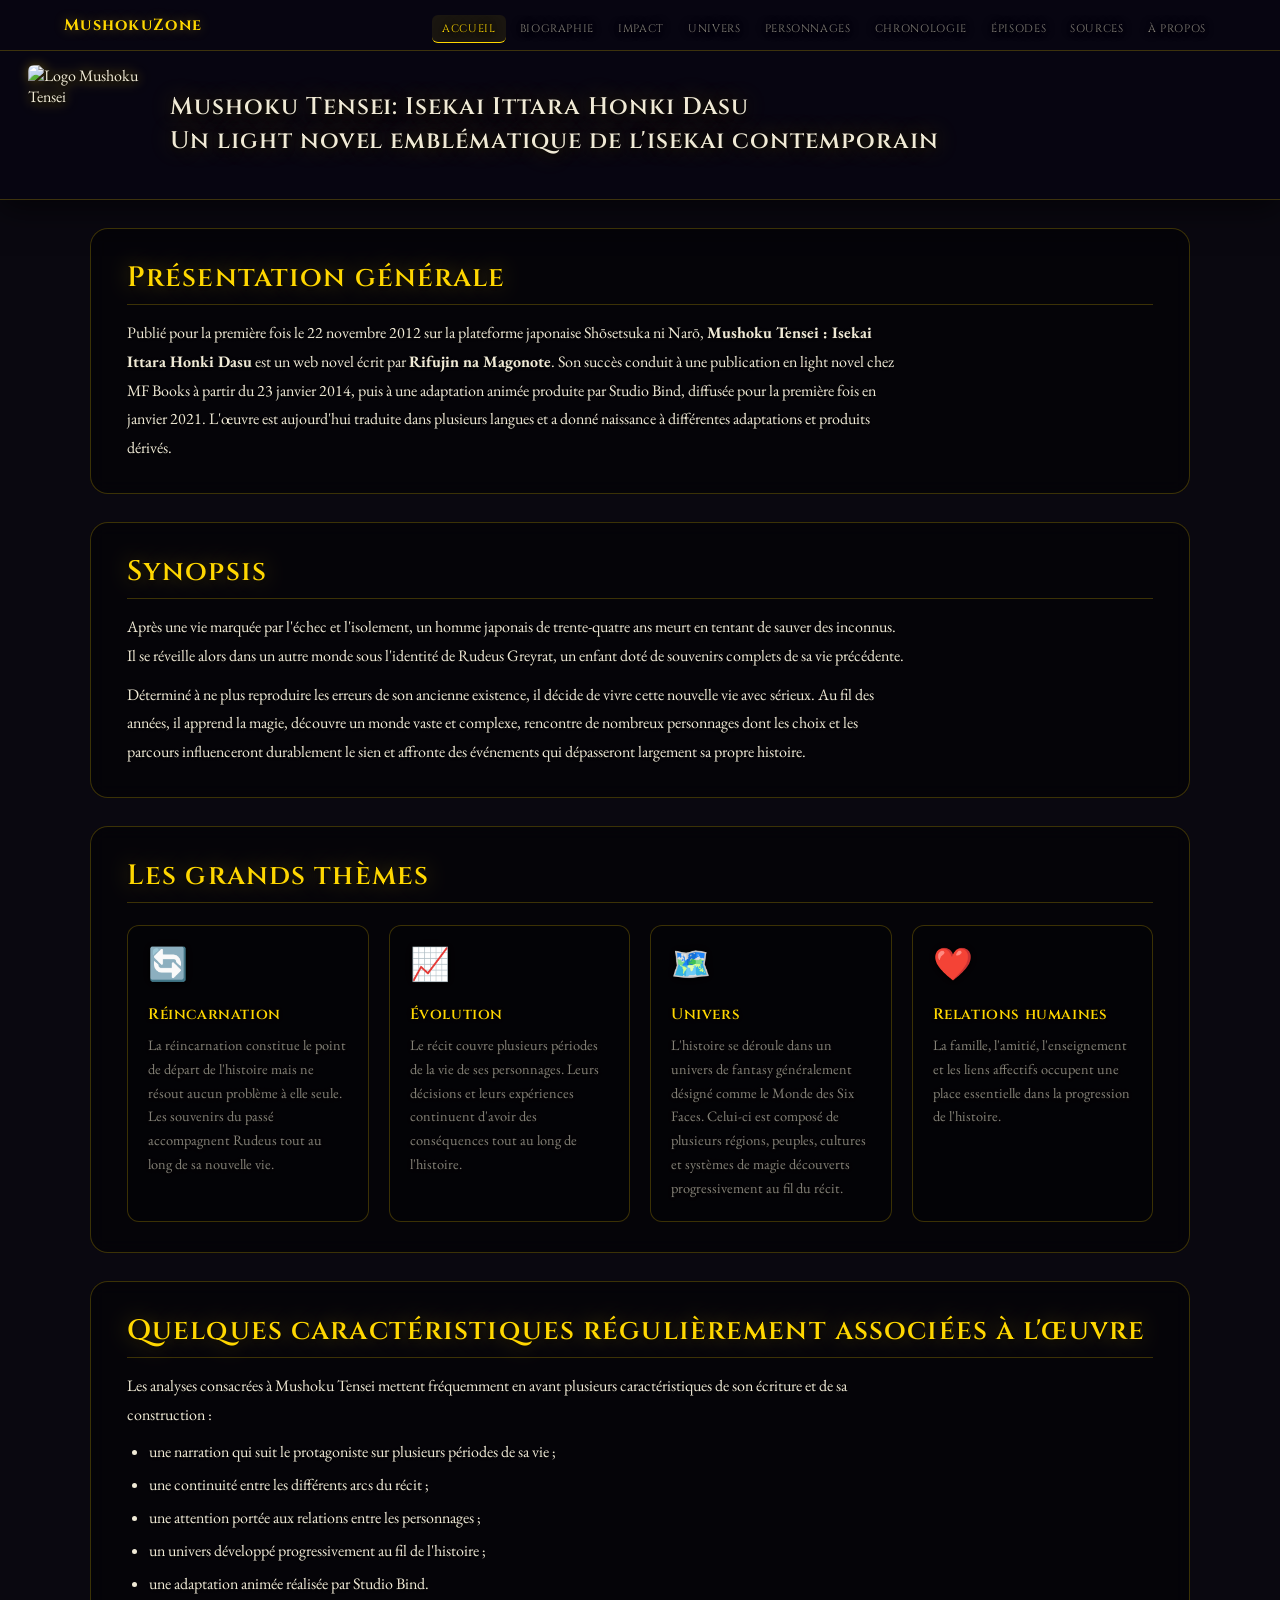
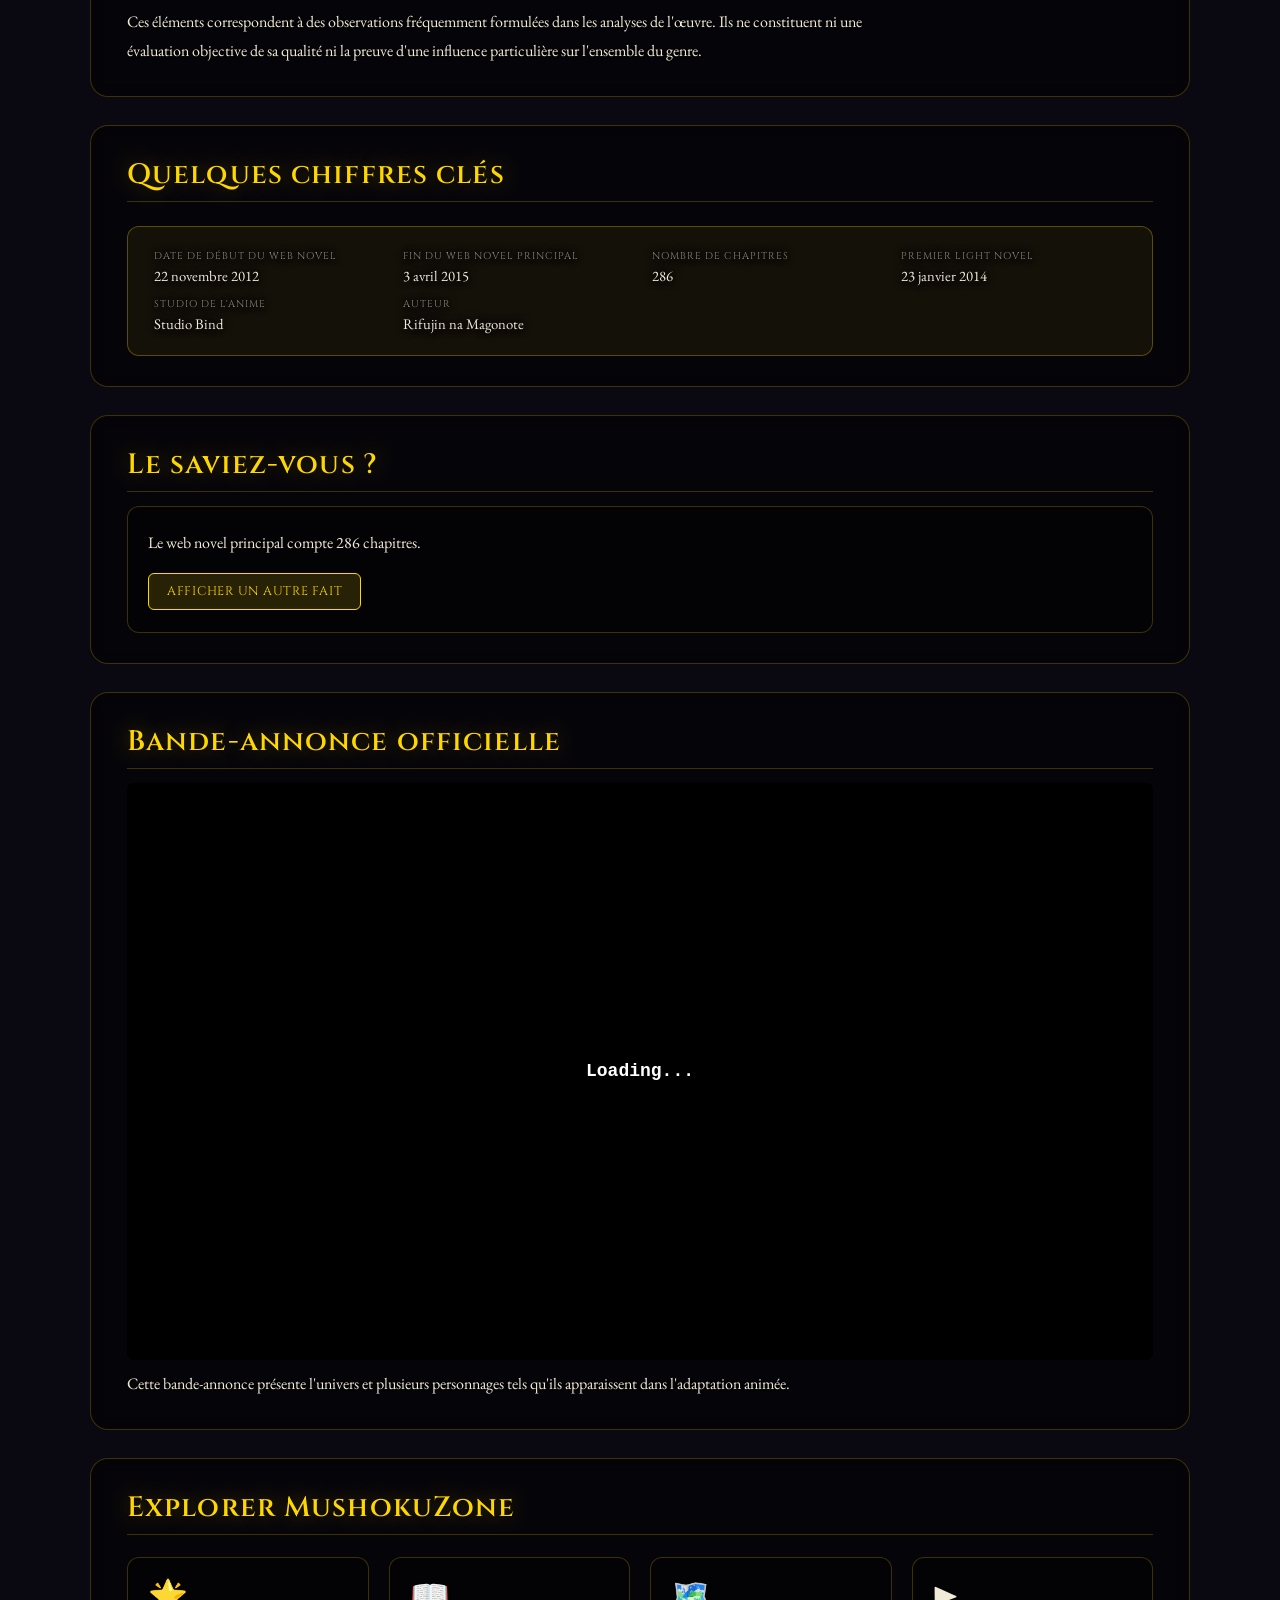
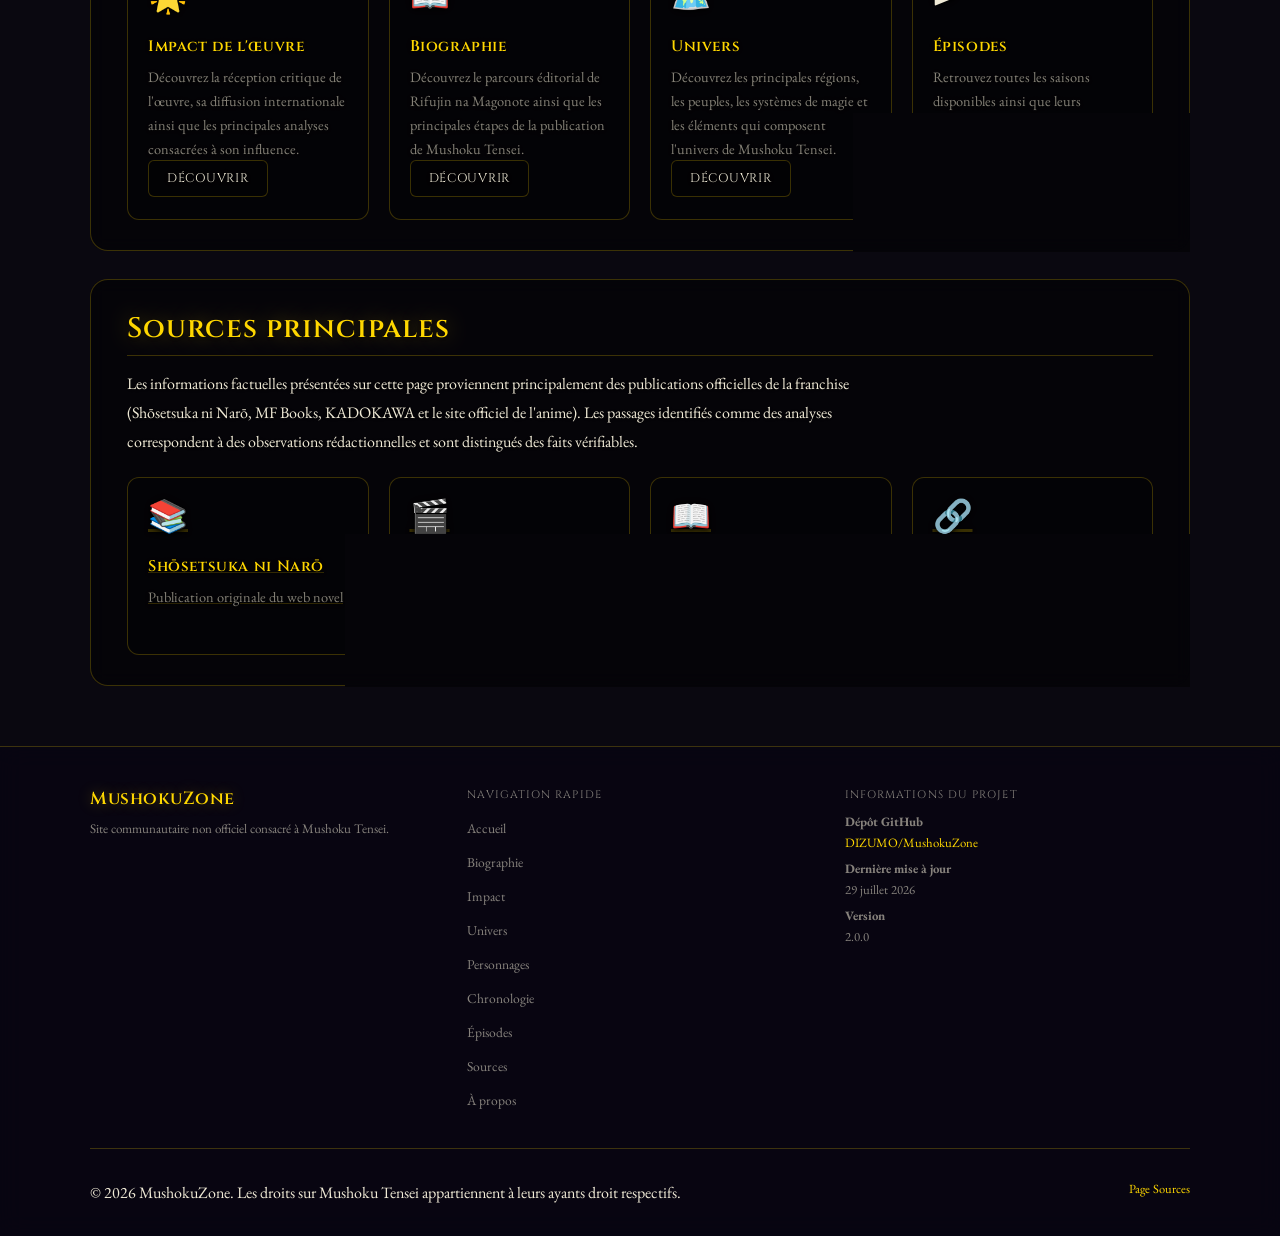
==== commit 01f2ef52: "Load background style injector on homepage" ====
--- a/index.html
+++ b/index.html
@@ -22,7 +22,6 @@
     </script>
 
     <script src="Js/data-manager.js"></script>
-    <script src="Js/seo-injector.js"></script>
 </head>
 <body>
     <a href="#main" class="skip-link">Aller au contenu principal</a>
@@ -241,7 +240,9 @@
 
     <button id="back-to-top" aria-label="Revenir en haut de la page">↑</button>
 
+    <script src="Js/style-injector.js"></script>
     <script src="Js/Jscripts.js"></script>
+    <script src="Js/seo-injector.js"></script>
     <script>
     (async () => {
         try {
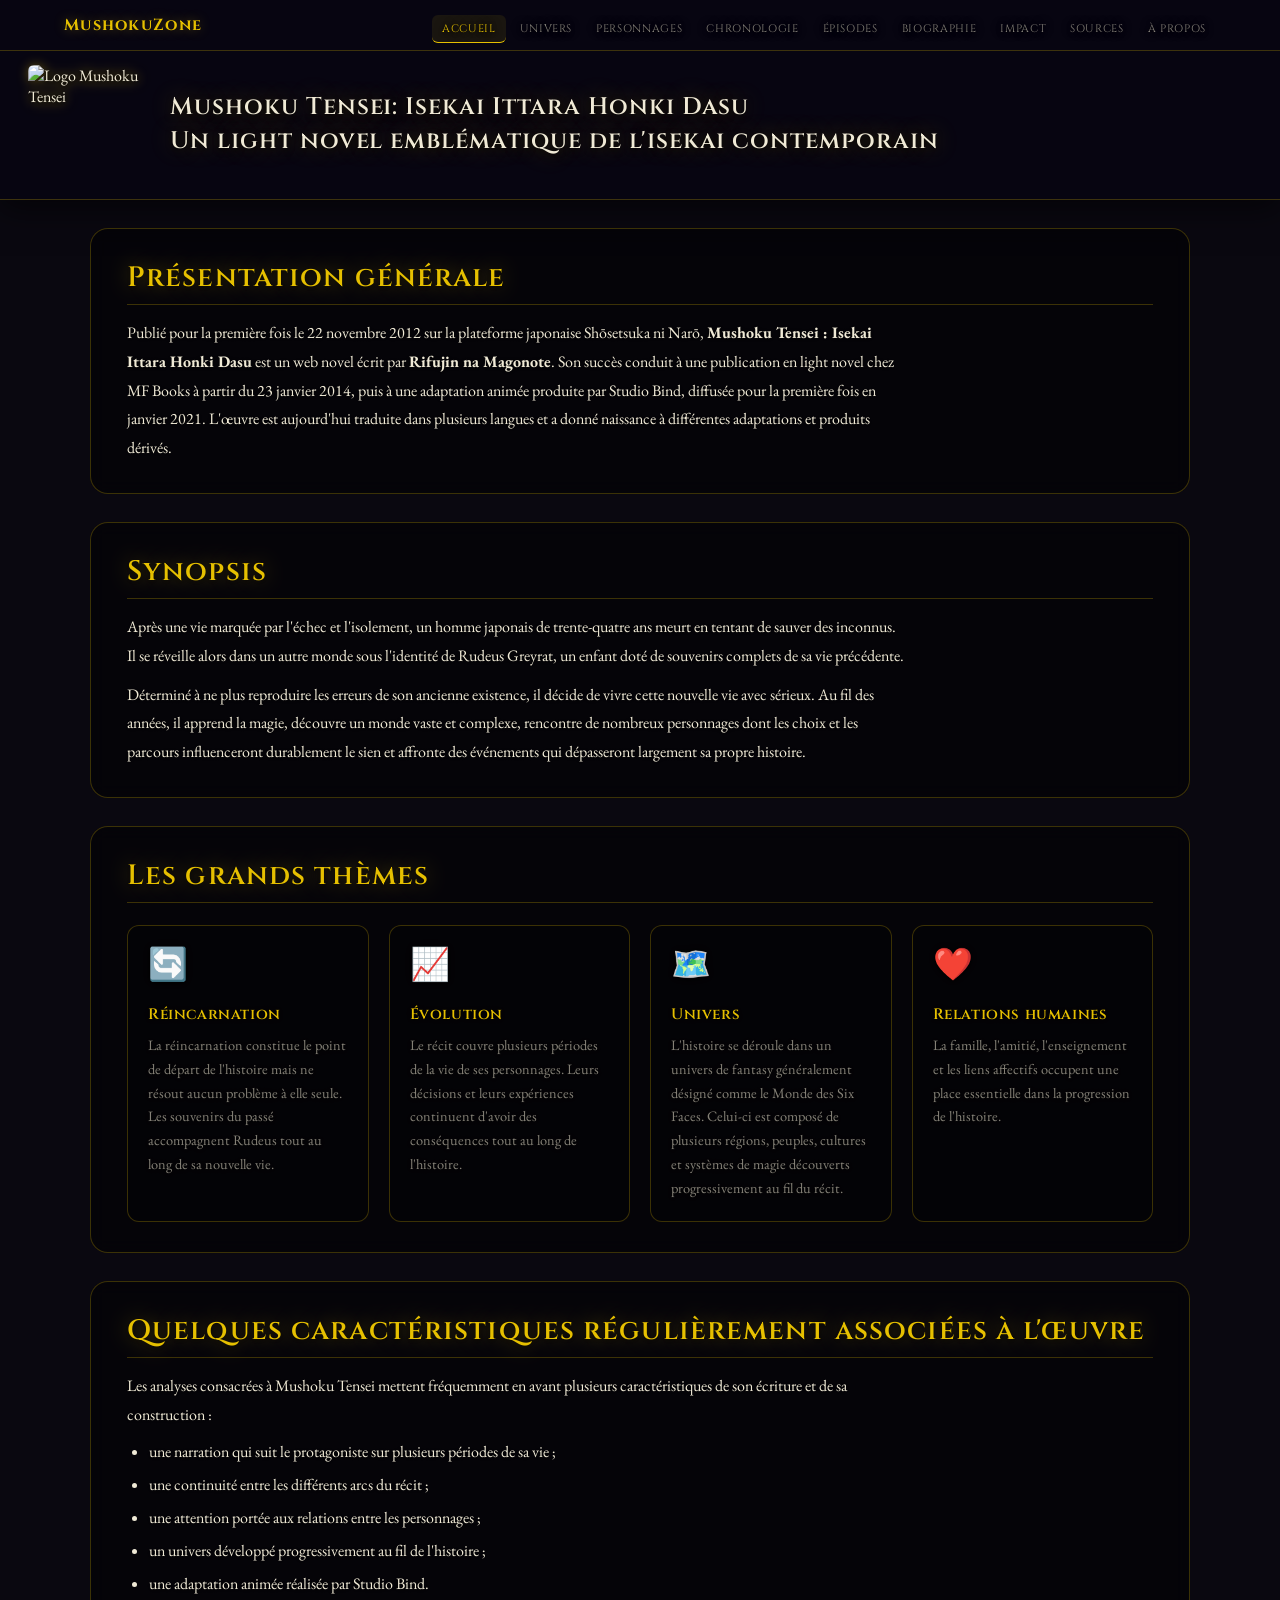
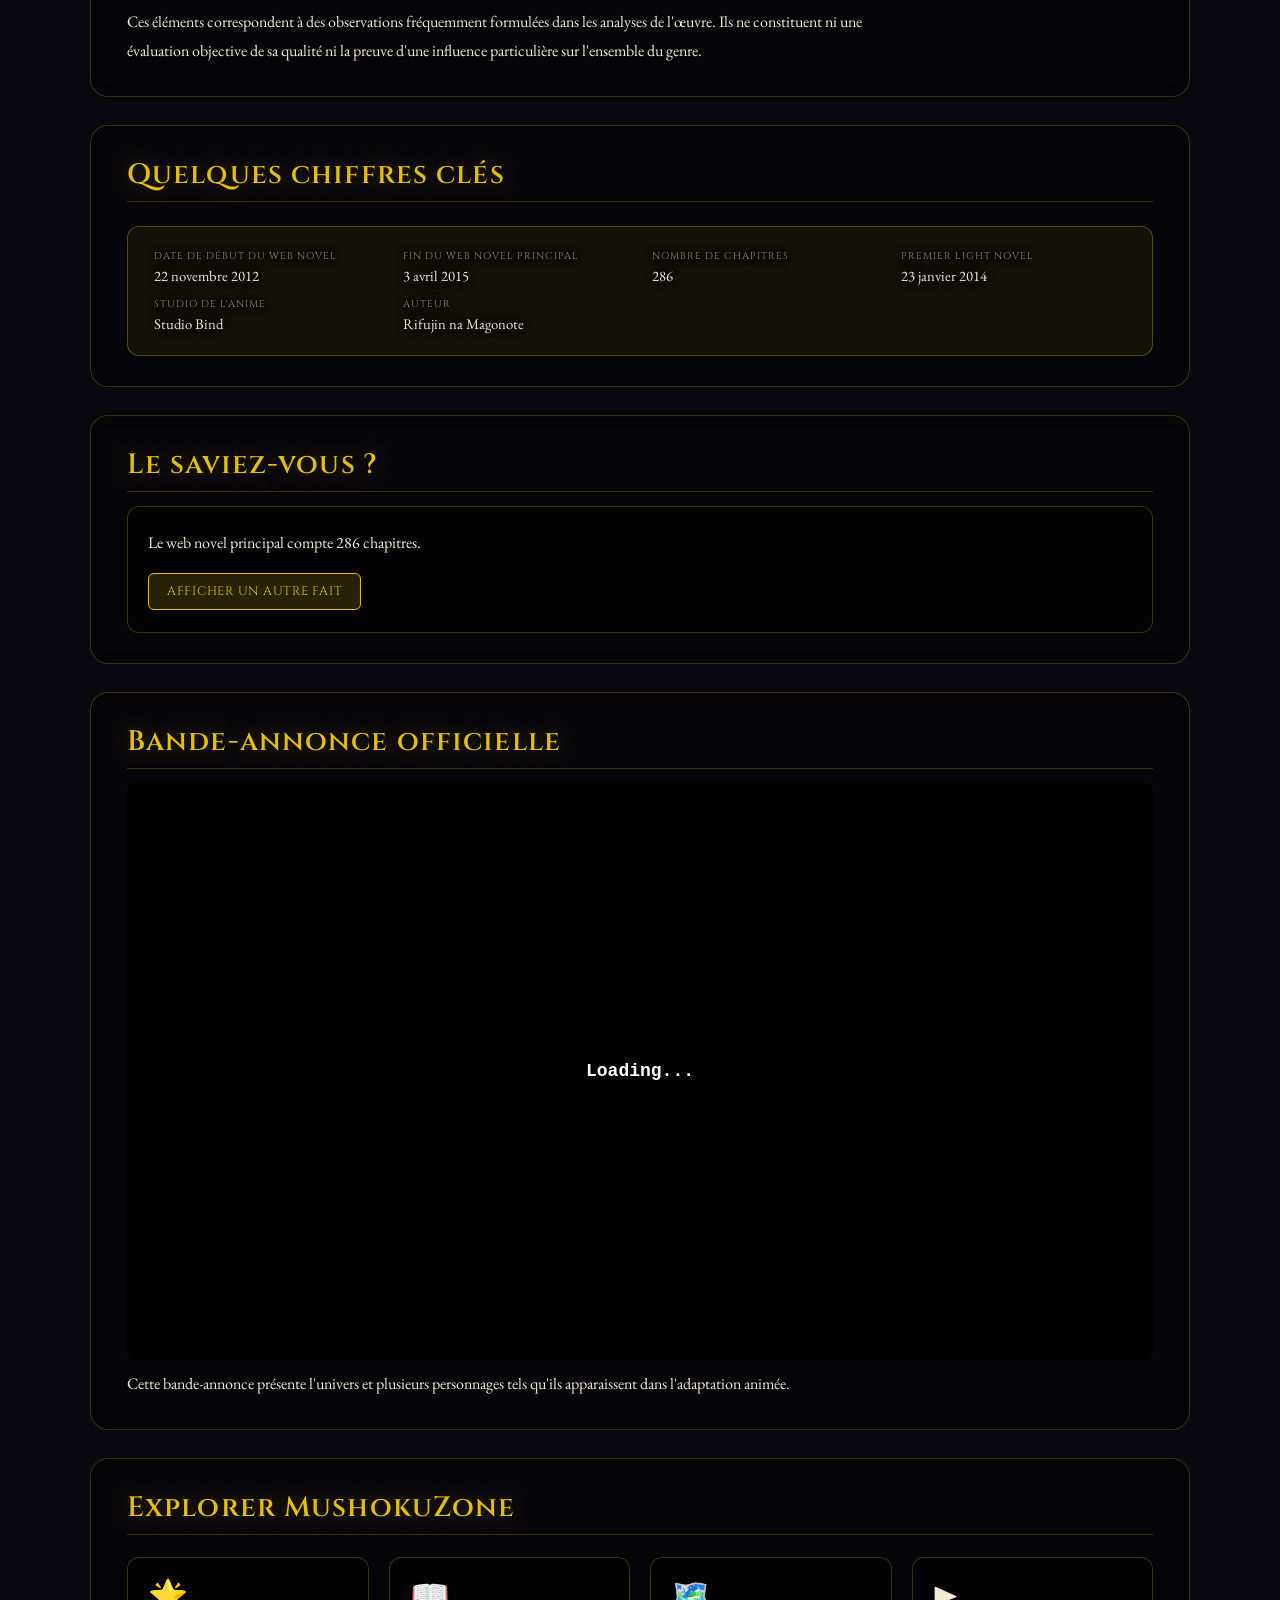
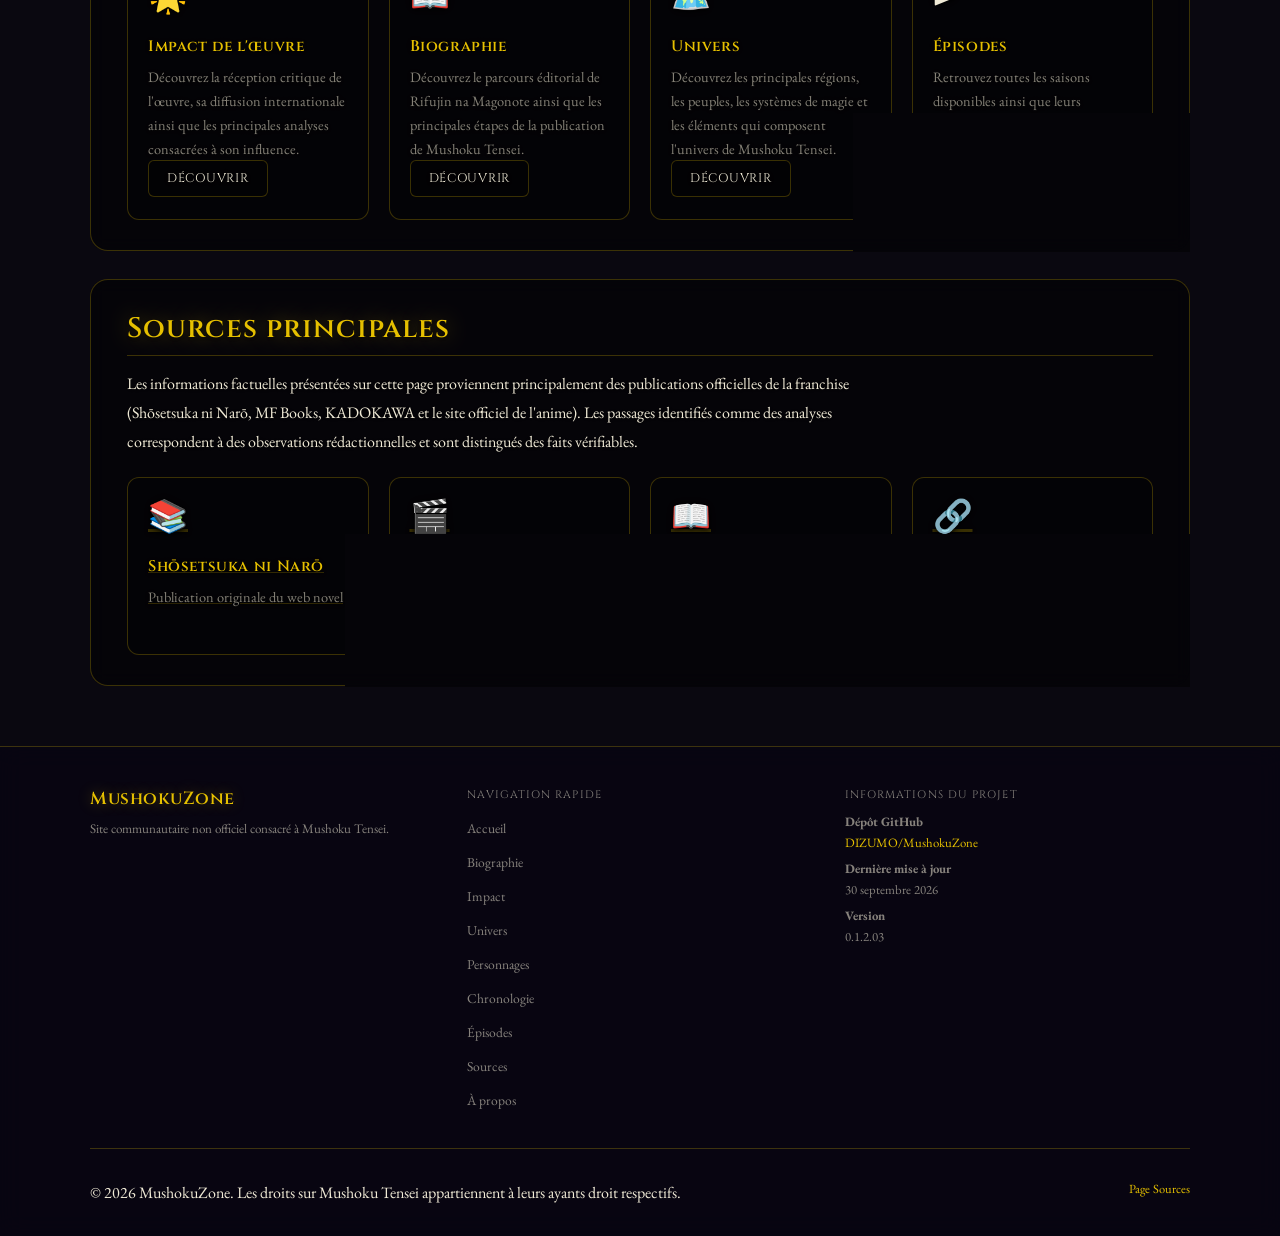
==== commit f8586d22: "feat: update version and last update information across multiple files" ====
--- a/index.html
+++ b/index.html
@@ -228,8 +228,8 @@
             <div class="site-footer__meta">
                 <h4>Informations du projet</h4>
                 <p><strong>Dépôt GitHub</strong><br><a href="https://github.com/DIZUMO/MushokuZone" target="_blank" rel="noopener noreferrer">DIZUMO/MushokuZone</a></p>
-                <p><strong>Dernière mise à jour</strong><br><span id="last-update">29 juillet 2026</span></p>
-                <p><strong>Version</strong><br><span id="version">2.0.0</span></p>
+                <p><strong>Dernière mise à jour</strong><br><span id="last-update">30 septembre 2026</span></p>
+                <p><strong>Version</strong><br><span id="version">0.1.2.03</span></p>
             </div>
         </div>
         <div class="site-footer__bottom">
--- a/Css/style-common.css
+++ b/Css/style-common.css
@@ -9,7 +9,7 @@
 /* ================================================== */
 
 :root {
-    --color-gold:        #ffd700;
+    --color-gold:        #e6c000;
     --color-gold-dim:    rgba(255, 215, 0, 0.75);
     --color-gold-glow:   rgba(255, 215, 0, 0.35);
     --color-bg-header:   rgba(8, 6, 18, 0.92);
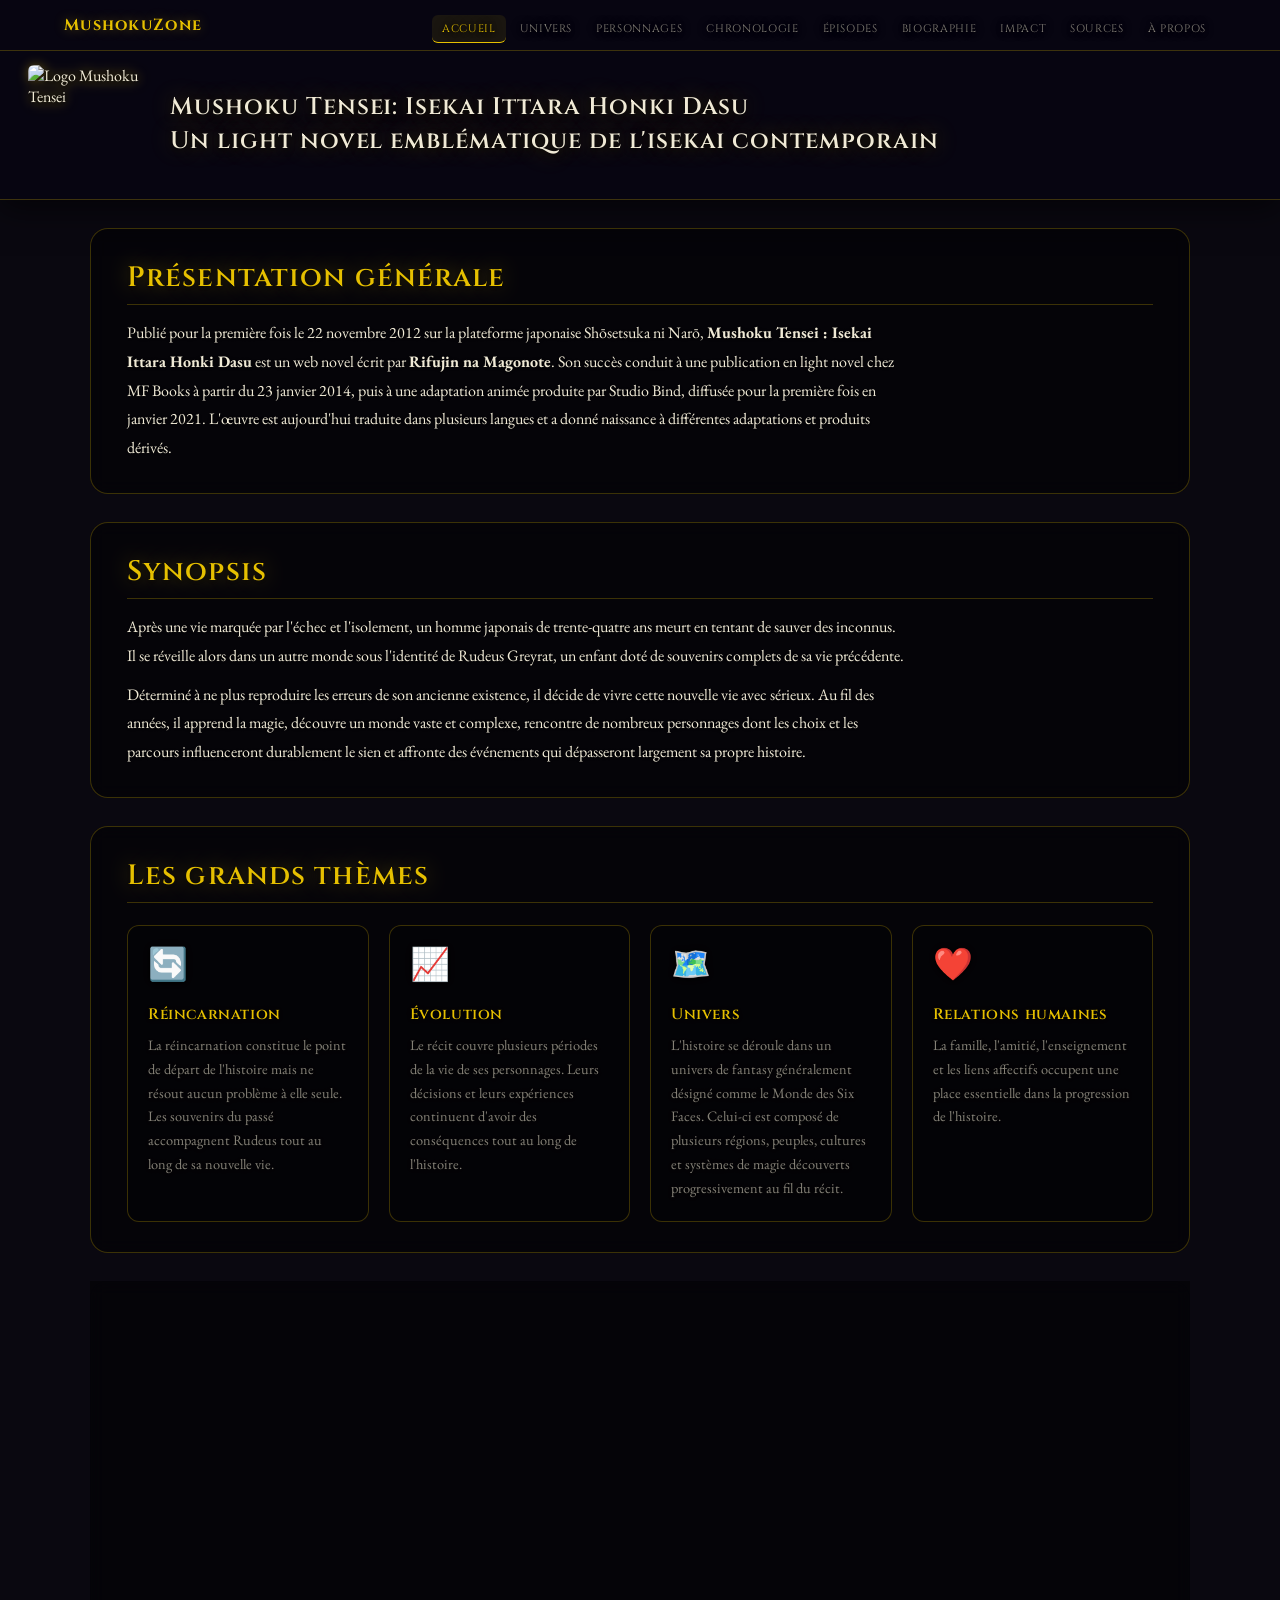
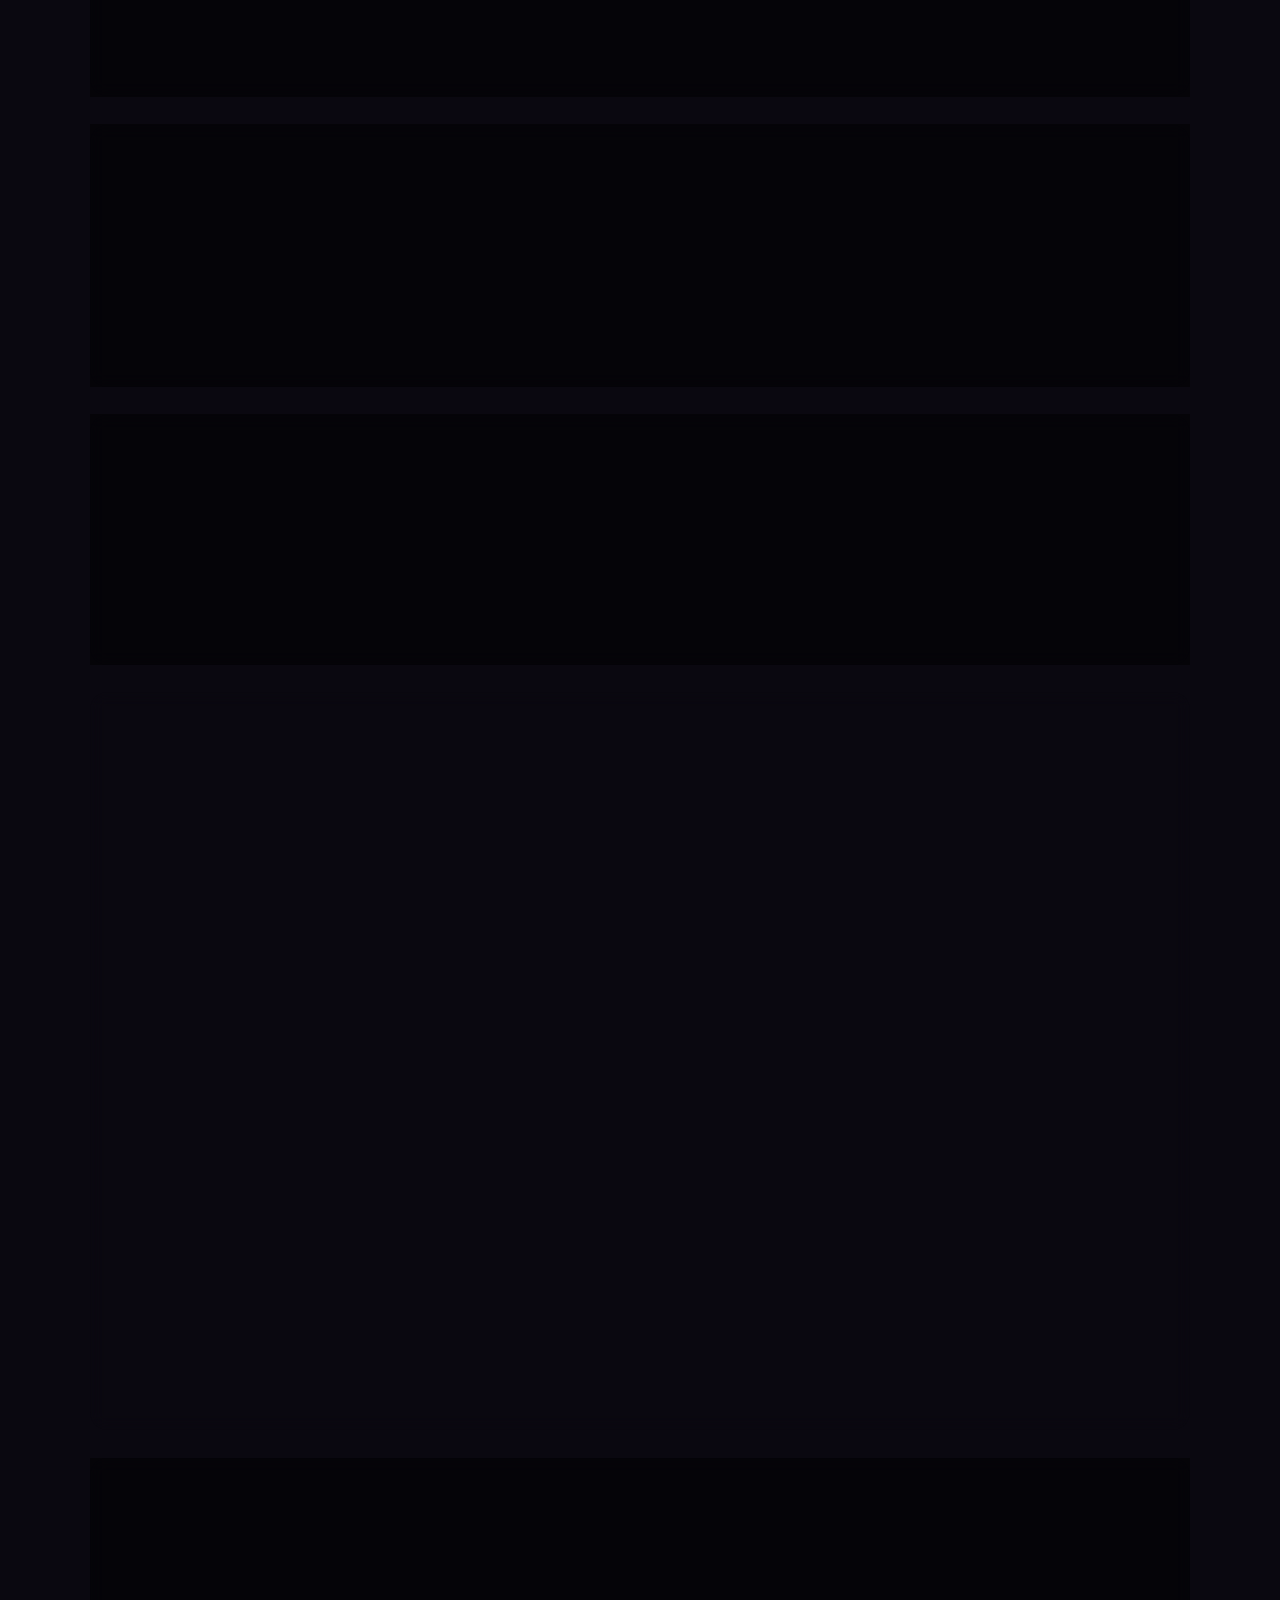
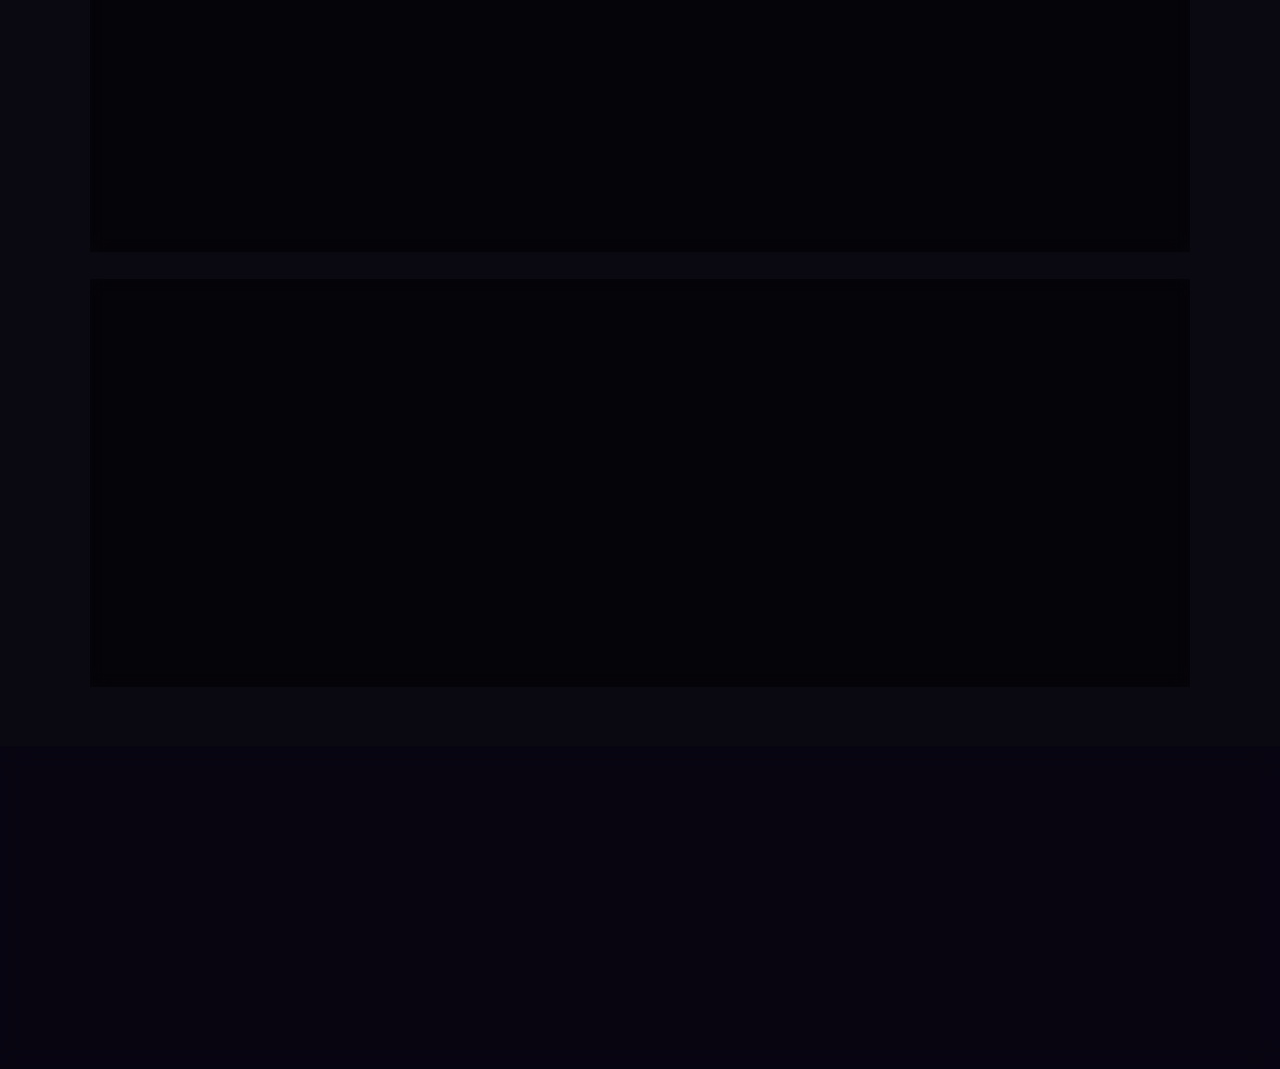
==== commit 1479a8c0: "feat: update footer across multiple pages to include project information and enhance layout" ====
--- a/index.html
+++ b/index.html
@@ -210,20 +210,6 @@
             <div class="site-footer__brand">
                 <h3>MushokuZone</h3>
                 <p>Site communautaire non officiel consacré à Mushoku Tensei.</p>
-            </div>
-            <div class="site-footer__nav">
-                <h4>Navigation rapide</h4>
-                <ul>
-                    <li><a href="index.html">Accueil</a></li>
-                    <li><a href="Autre pages/Biographie.html">Biographie</a></li>
-                    <li><a href="Autre pages/Impact.html">Impact</a></li>
-                    <li><a href="Autre pages/Univers.html">Univers</a></li>
-                    <li><a href="Autre pages/Personnages.html">Personnages</a></li>
-                    <li><a href="Autre pages/Chronologie.html">Chronologie</a></li>
-                    <li><a href="Autre pages/Episode.html">Épisodes</a></li>
-                    <li><a href="Autre pages/Sources.html">Sources</a></li>
-                    <li><a href="Autre pages/A-propos.html">À propos</a></li>
-                </ul>
             </div>
             <div class="site-footer__meta">
                 <h4>Informations du projet</h4>
--- a/Css/style-common.css
+++ b/Css/style-common.css
@@ -359,8 +359,9 @@
 }
 .site-footer__inner {
     max-width: 1100px; margin: 0 auto;
-    display: grid; grid-template-columns: 1fr 1fr 1fr; gap: 32px;
-}
+    display: grid; grid-template-columns: 1fr 1fr; gap: 32px;
+}
+.site-footer__meta { padding-right: 28px; }
 .site-footer__brand h3 { font-family: var(--font-display); font-size: 1.1rem; color: var(--color-gold); margin: 0 0 8px; text-shadow: 0 0 14px var(--color-gold-glow); }
 .site-footer__brand p { font-size: 0.82rem; color: var(--color-text-muted); line-height: 1.55; max-width: none; margin: 0; }
 .site-footer__nav h4 { font-family: var(--font-display); font-size: 0.68rem; letter-spacing: 0.1em; text-transform: uppercase; color: var(--color-text-muted); margin: 0 0 12px; }
@@ -433,6 +434,7 @@
     th, td { padding: 8px 10px; white-space: nowrap; }
     p { max-width: 100%; }
     .site-footer__inner { grid-template-columns: 1fr; gap: 24px; }
+    .site-footer__meta { padding-right: 0; }
     .site-footer__bottom { flex-direction: column; text-align: center; }
     .cards-grid { grid-template-columns: 1fr; }
     #back-to-top { right: 16px; bottom: 70px; }
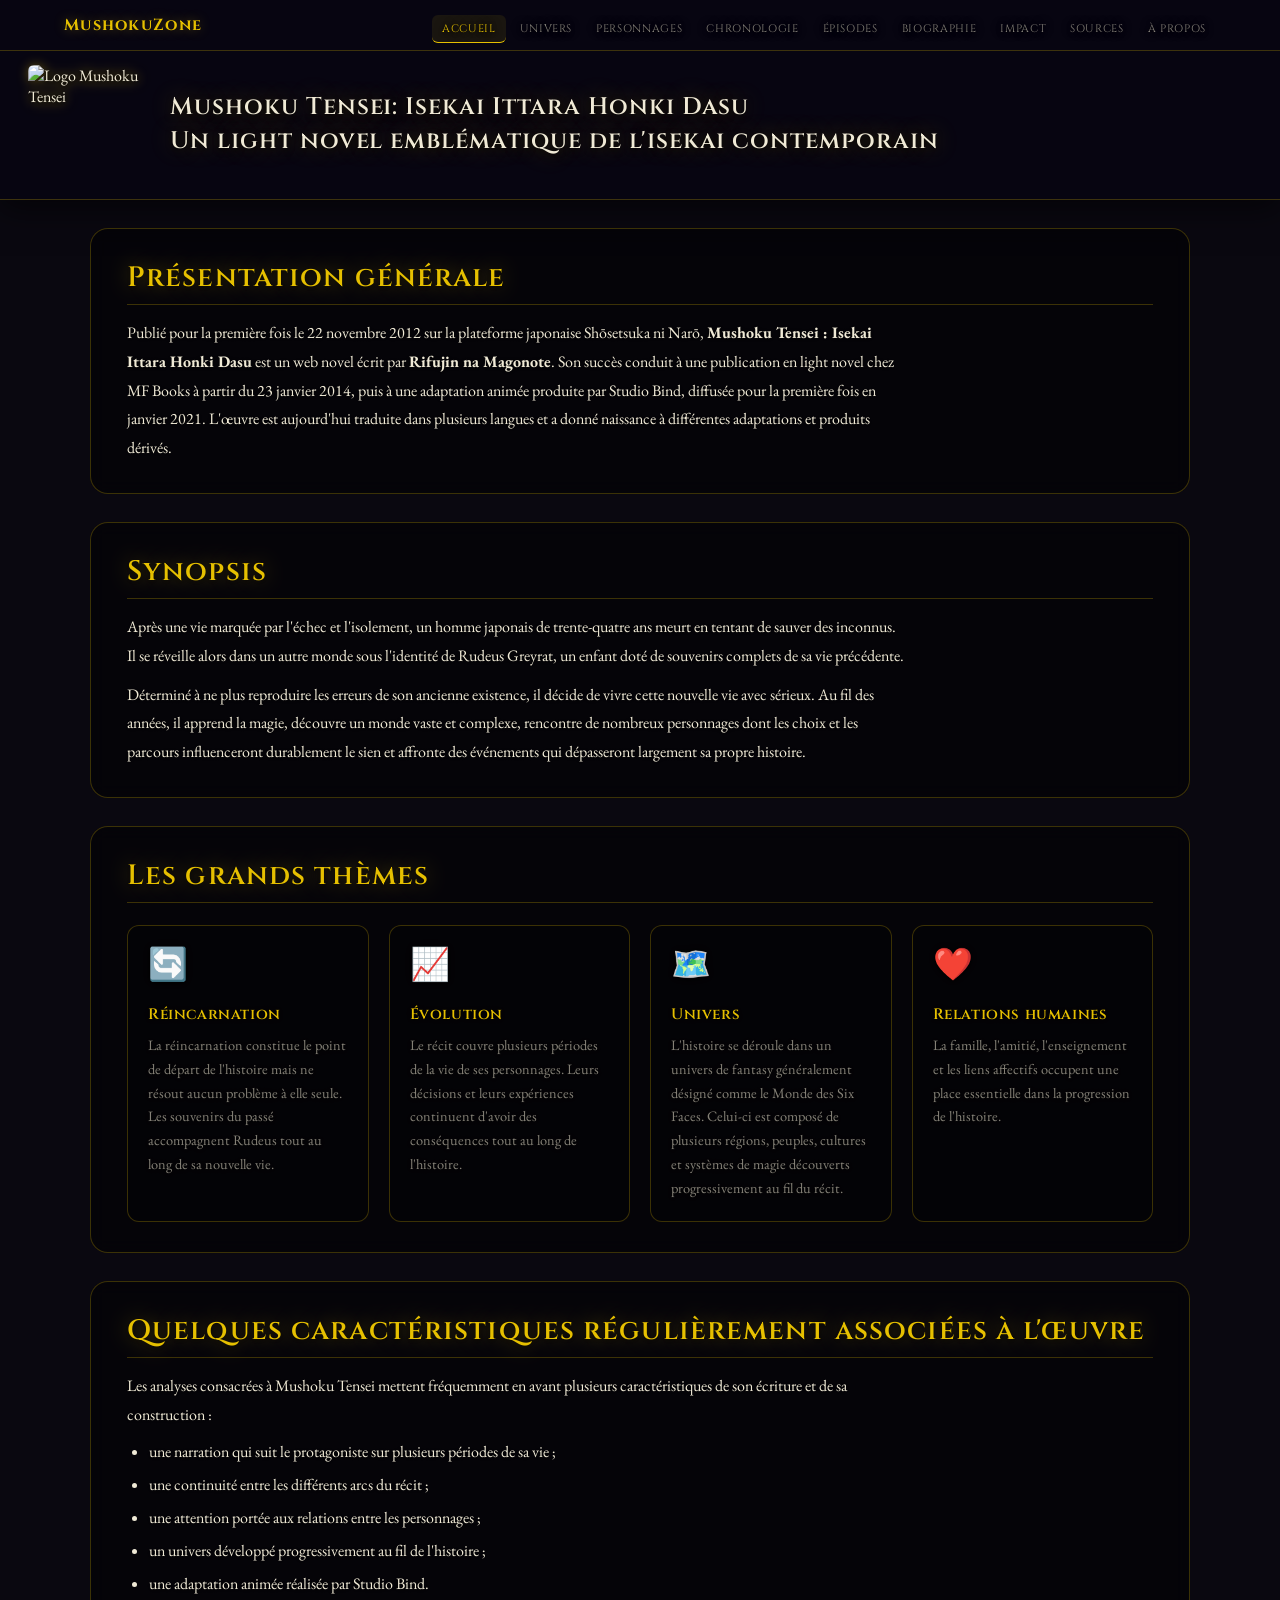
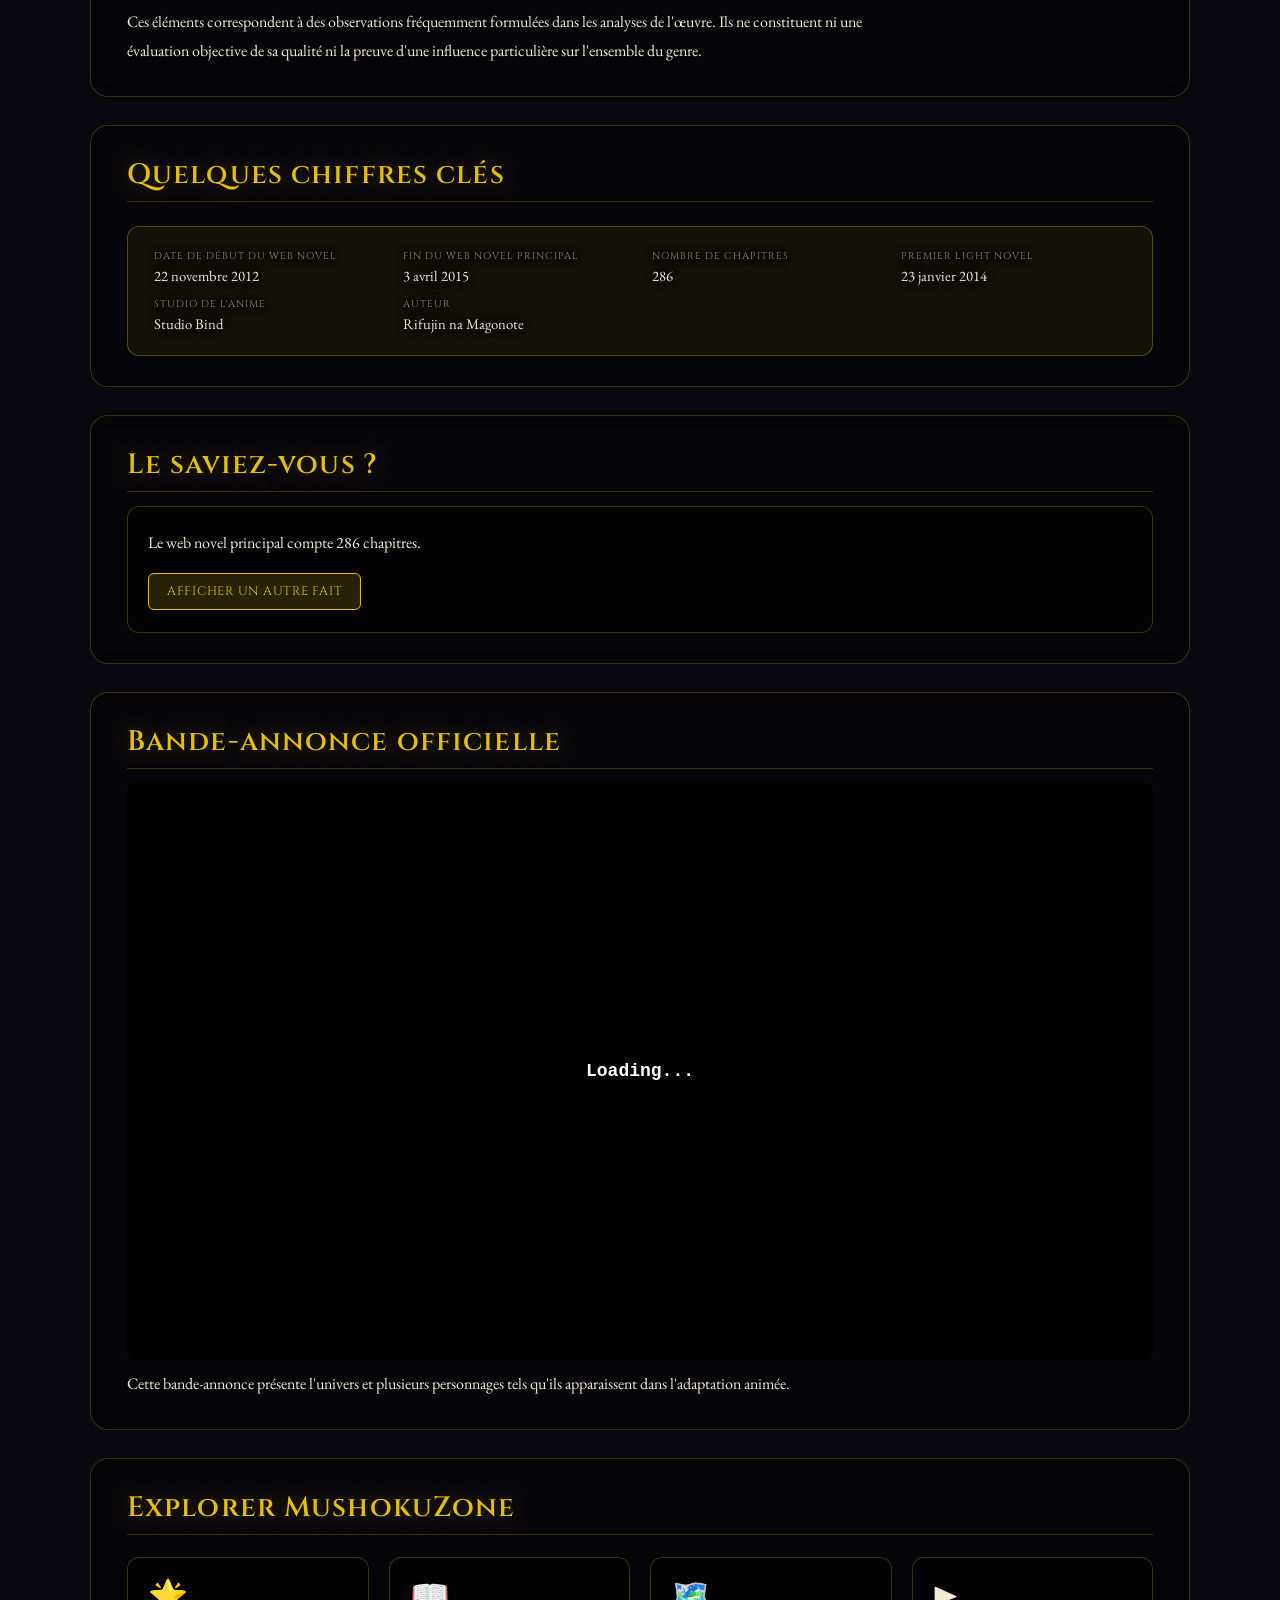
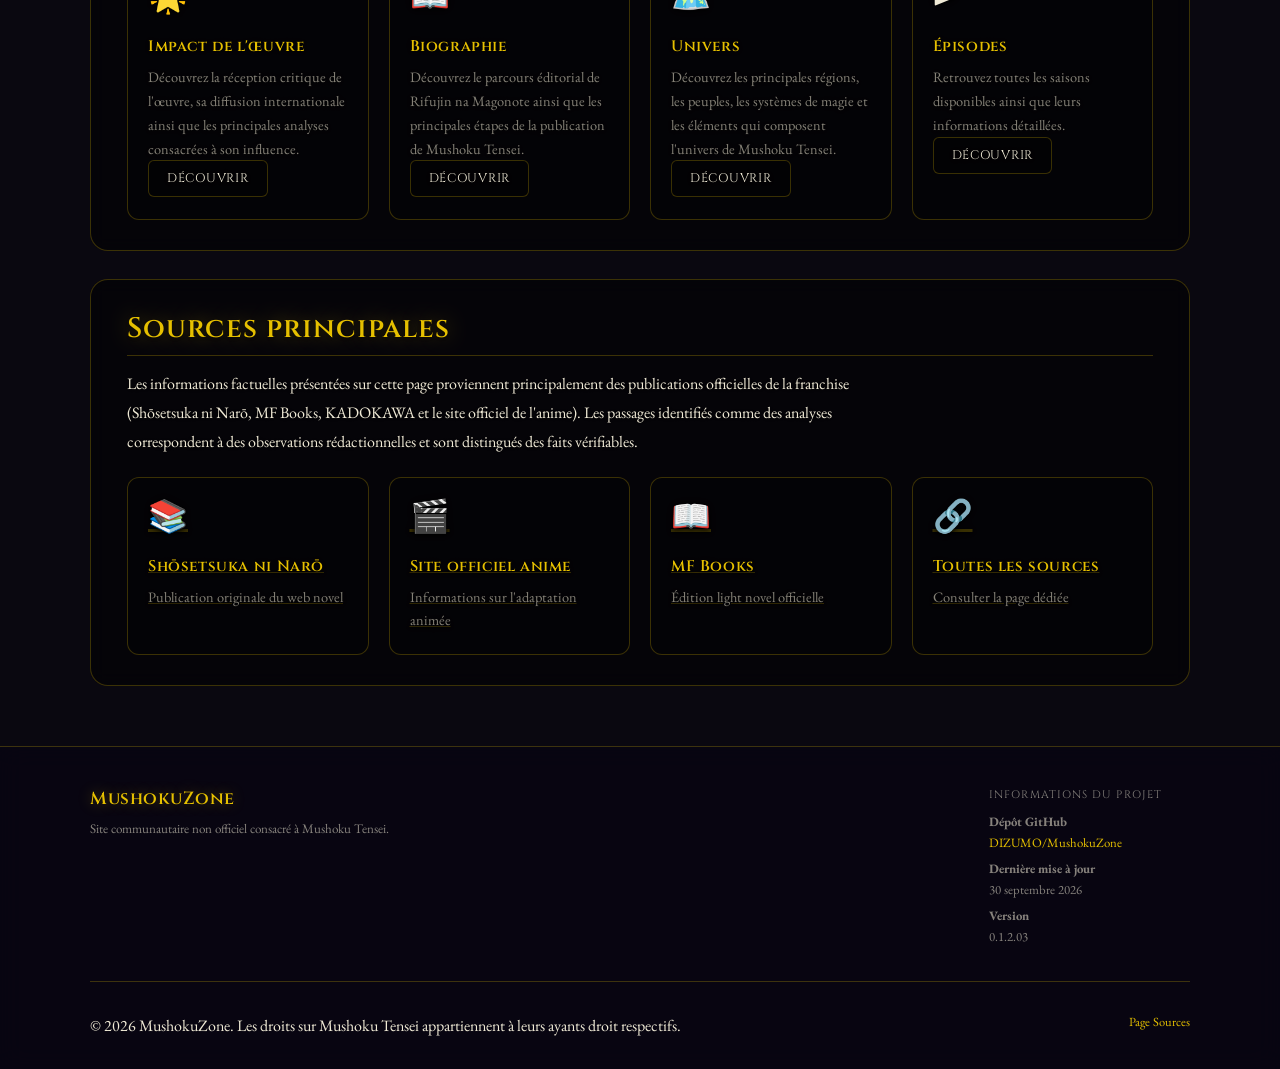
==== commit bb6df29d: "feat: update version display to use dynamic data attributes across multiple pages" ====
--- a/index.html
+++ b/index.html
@@ -215,7 +215,7 @@
                 <h4>Informations du projet</h4>
                 <p><strong>Dépôt GitHub</strong><br><a href="https://github.com/DIZUMO/MushokuZone" target="_blank" rel="noopener noreferrer">DIZUMO/MushokuZone</a></p>
                 <p><strong>Dernière mise à jour</strong><br><span id="last-update">30 septembre 2026</span></p>
-                <p><strong>Version</strong><br><span id="version">0.1.2.03</span></p>
+                <p><strong>Version</strong><br><span id="version" data-site-version></span></p>
             </div>
         </div>
         <div class="site-footer__bottom">
--- a/Css/style-common.css
+++ b/Css/style-common.css
@@ -361,7 +361,7 @@
     max-width: 1100px; margin: 0 auto;
     display: grid; grid-template-columns: 1fr 1fr; gap: 32px;
 }
-.site-footer__meta { padding-right: 28px; }
+.site-footer__meta { justify-self: end; margin-right: 28px; }
 .site-footer__brand h3 { font-family: var(--font-display); font-size: 1.1rem; color: var(--color-gold); margin: 0 0 8px; text-shadow: 0 0 14px var(--color-gold-glow); }
 .site-footer__brand p { font-size: 0.82rem; color: var(--color-text-muted); line-height: 1.55; max-width: none; margin: 0; }
 .site-footer__nav h4 { font-family: var(--font-display); font-size: 0.68rem; letter-spacing: 0.1em; text-transform: uppercase; color: var(--color-text-muted); margin: 0 0 12px; }
@@ -434,7 +434,7 @@
     th, td { padding: 8px 10px; white-space: nowrap; }
     p { max-width: 100%; }
     .site-footer__inner { grid-template-columns: 1fr; gap: 24px; }
-    .site-footer__meta { padding-right: 0; }
+    .site-footer__meta { justify-self: start; margin-right: 0; }
     .site-footer__bottom { flex-direction: column; text-align: center; }
     .cards-grid { grid-template-columns: 1fr; }
     #back-to-top { right: 16px; bottom: 70px; }
